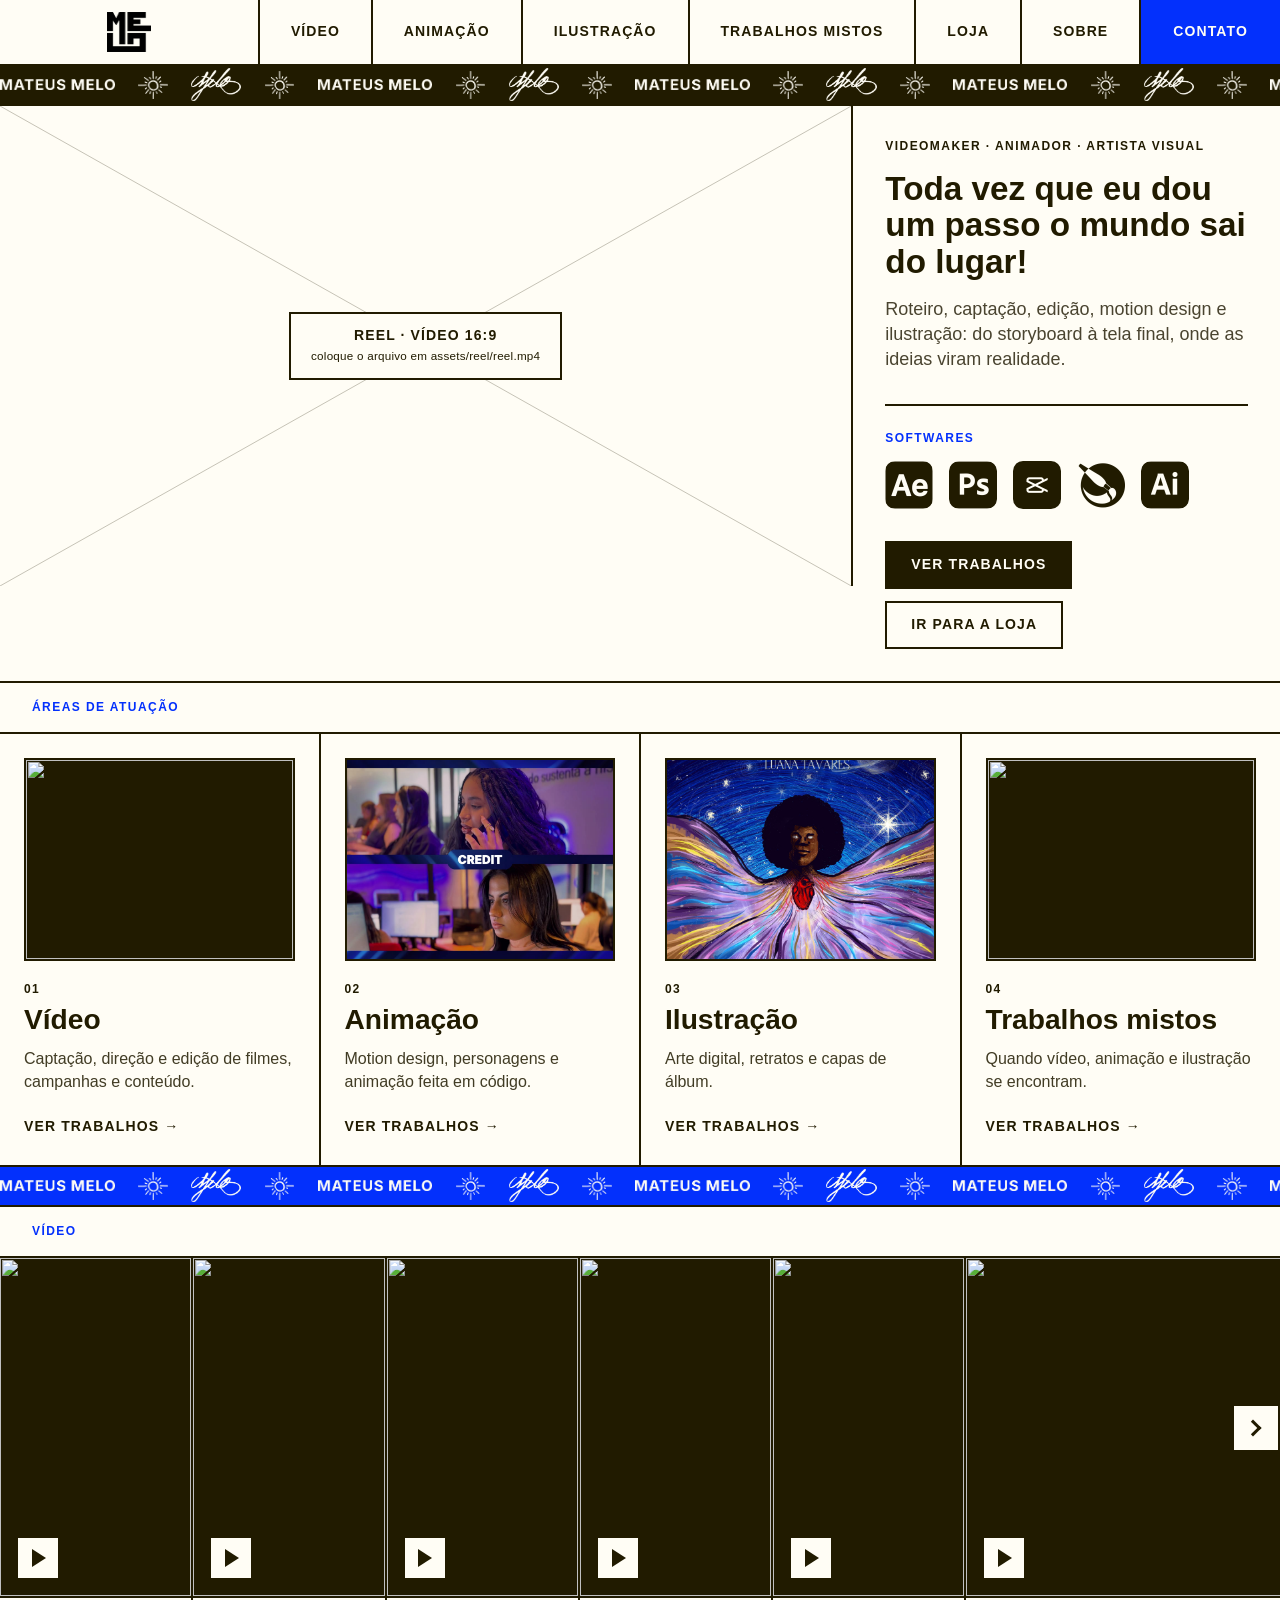
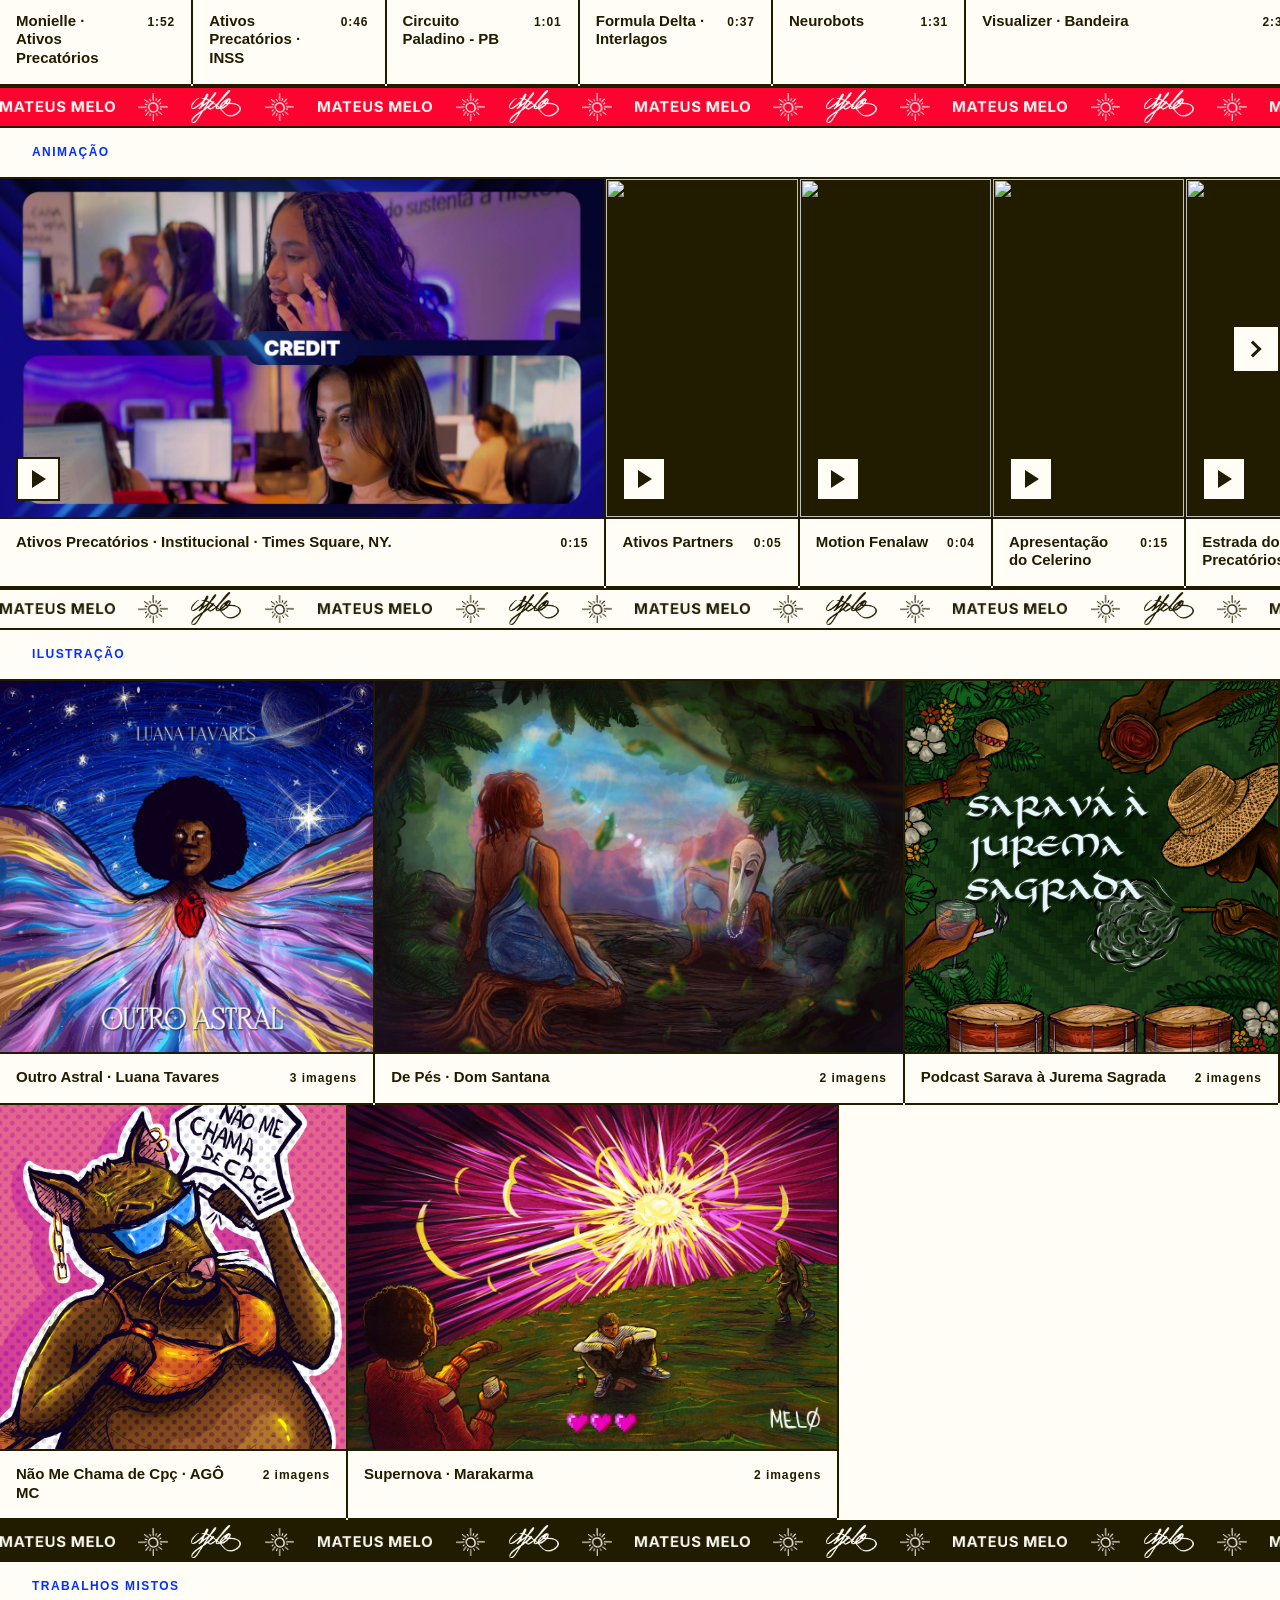
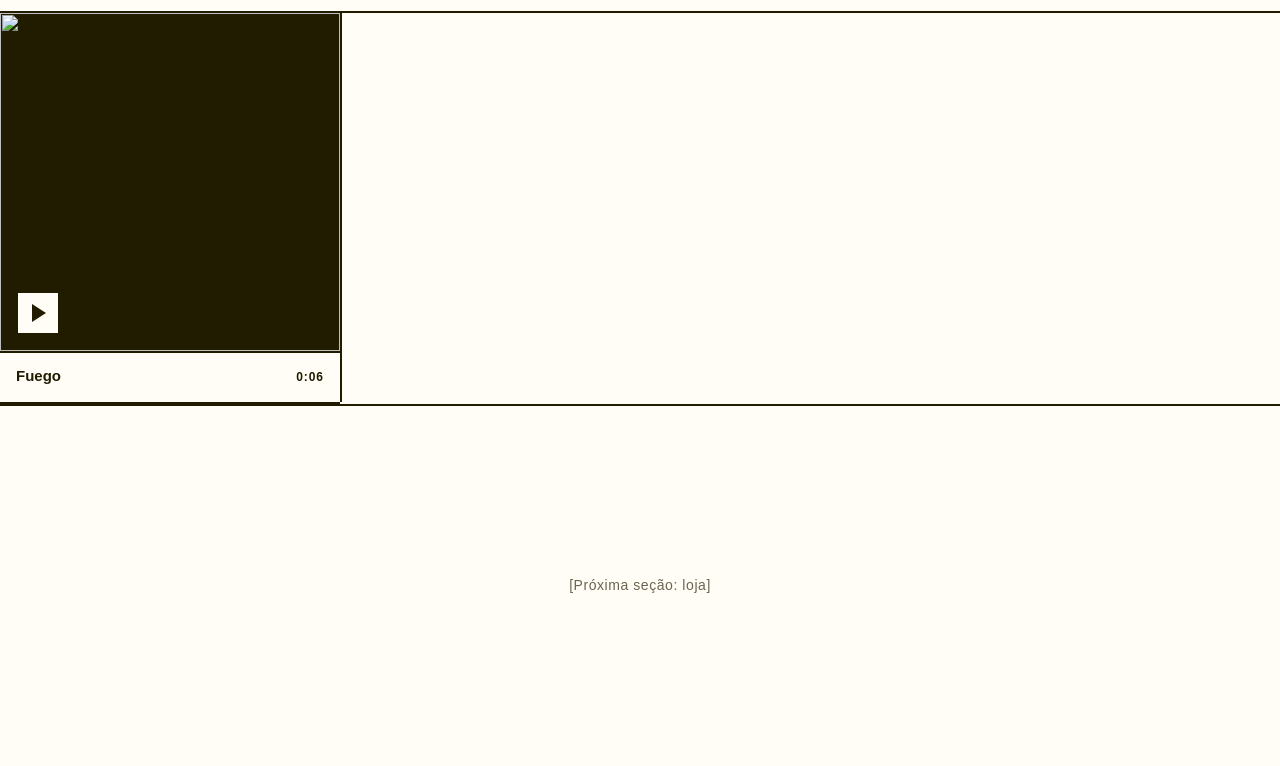
==== index.html @ 92573b8f "Primeira versão do portfólio" ====
<!doctype html>
<html lang="pt-BR">

<head>
  <meta charset="utf-8">
  <meta name="viewport" content="width=device-width, initial-scale=1">
  <title>Mateus Melo | Videomaker, artista visual, tropa do resolve.</title>
  <meta name="description"
    content="Portfólio de Mateus Melo: vídeo, animação, ilustração, trabalhos mistos e loja de obras.">
  <link rel="stylesheet" href="css/style.css">
</head>

<body>
  <a class="pular" href="#conteudo">Pular para o conteúdo</a>

  <!-- 01 · CABEÇALHO E MENU -->
  <header class="topo">
    <a class="logo" href="#inicio" aria-label="Mateus Melo, início">
      <img src="assets/elementos/logo-melo-preta.png" alt="">
    </a>

    <button class="menu-botao" type="button" aria-expanded="false" aria-controls="menu">
      <span class="menu-botao__texto">Menu</span>
    </button>

    <nav id="menu" class="menu" aria-label="Principal">
      <ul>
        <li><a href="#video">Vídeo</a></li>
        <li><a href="#animacao">Animação</a></li>
        <li><a href="#ilustracao">Ilustração</a></li>
        <li><a href="#mistos">Trabalhos mistos</a></li>
        <li><a href="#loja">Loja</a></li>
        <li><a href="#sobre">Sobre</a></li>
        <li><a href="#contato">Contato</a></li>
      </ul>
    </nav>
  </header>

  <!-- 03 · LETREIRO (decorativo)
       Temas: preto (padrão), azul, vermelho, branco.
       Para testar sem mexer no código: abra o site com ?tema=azul no endereço. -->
  <section class="letreiro" data-tema="preto" aria-hidden="true">
    <div class="trilho"></div>
  </section>

  <main id="conteudo">

    <!-- 02 · REEL E APRESENTAÇÃO
         Para colocar o reel: salve o vídeo em assets/reel/reel.mp4
         (e, se quiser uma capa, assets/reel/capa.jpg). -->
    <section id="inicio" class="abertura" aria-label="Apresentação">
      <div class="reel">
        <video class="reel__video" controls autoplay muted loop playsinline preload="auto" poster="assets/reel/capa.jpg"
          aria-label="Reel de Mateus Melo">
          <source src="assets/reel/reel.mp4" type="video/mp4">
        </video>
        <div class="reel__vazio" aria-hidden="true">
          <svg viewBox="0 0 100 100" preserveAspectRatio="none">
            <line x1="0" y1="0" x2="100" y2="100" vector-effect="non-scaling-stroke" />
            <line x1="100" y1="0" x2="0" y2="100" vector-effect="non-scaling-stroke" />
          </svg>
          <p>Reel · vídeo 16:9<br><small>coloque o arquivo em assets/reel/reel.mp4</small></p>
        </div>
      </div>

      <div class="apresentacao">
        <div>
          <p class="apresentacao__papel">Videomaker · Animador · Artista visual</p>
          <h1>Toda vez que eu dou um passo o mundo sai do lugar!</h1>
          <p class="apresentacao__sub">Roteiro, captação, edição, motion design e ilustração: do storyboard à tela
            final, onde as ideias viram realidade.</p>
        </div>

        <!-- SOFTWARES: ícones já no tom escuro da paleta em assets/softwares/escuro/ (PNG com fundo transparente).
             Enquanto o arquivo não existir, aparece uma sigla no lugar. -->
        <div class="softwares">
          <p class="softwares__titulo">Softwares</p>
          <ul class="softwares__lista">
            <li><img src="assets/softwares/escuro/after-effects.png" alt="After Effects" title="After Effects"
                data-sigla="Ae">
            </li>
            <li><img src="assets/softwares/escuro/photoshop.png" alt="Photoshop" title="Photoshop" data-sigla="Ps"></li>
            <li><img src="assets/softwares/escuro/capcut.png" alt="CapCut" title="CapCut" data-sigla="Cc"></li>
            <li><img src="assets/softwares/escuro/krita.png" alt="Krita" title="Krita" data-sigla="Kr"></li>
            <li><img src="assets/softwares/escuro/illustrator.png" alt="Illustrator" title="Illustrator"
                data-sigla="Ai"></li>
          </ul>
        </div>
        <div class="botoes">
          <a class="botao botao--cheio" href="#video">Ver trabalhos</a>
          <a class="botao botao--vazado" href="#loja">Ir para a loja</a>
        </div>
      </div>
    </section>

    <!-- 04 · ÁREAS DE ATUAÇÃO
         Cada cartão leva à seção da área. Para trocar o espaço da capa por uma imagem:
         troque <div class="area__capa"></div> por <img class="area__capa" src="..." alt=""> -->
    <section id="areas" class="areas" aria-labelledby="areas-titulo">
      <h2 id="areas-titulo" class="secao__rotulo">Áreas de atuação</h2>
      <ul class="areas__lista">
        <li>
          <a class="area area--azul" href="#video">
            <div class="area__capa" data-capa="video"></div>
            <span class="area__numero">01</span>
            <h3 class="area__nome">Vídeo</h3>
            <p class="area__texto">Captação, direção e edição de filmes, campanhas e conteúdo.</p>
            <span class="area__ver">Ver trabalhos <span aria-hidden="true">→</span></span>
          </a>
        </li>
        <li>
          <a class="area area--vermelho" href="#animacao">
            <div class="area__capa" data-capa="animacao"></div>
            <span class="area__numero">02</span>
            <h3 class="area__nome">Animação</h3>
            <p class="area__texto">Motion design, personagens e animação feita em código.</p>
            <span class="area__ver">Ver trabalhos <span aria-hidden="true">→</span></span>
          </a>
        </li>
        <li>
          <a class="area area--amarelo" href="#ilustracao">
            <div class="area__capa" data-capa="ilustracao"></div>
            <span class="area__numero">03</span>
            <h3 class="area__nome">Ilustração</h3>
            <p class="area__texto">Arte digital, retratos e capas de álbum.</p>
            <span class="area__ver">Ver trabalhos <span aria-hidden="true">→</span></span>
          </a>
        </li>
        <li>
          <a class="area area--escuro" href="#mistos">
            <div class="area__capa" data-capa="misto"></div>
            <span class="area__numero">04</span>
            <h3 class="area__nome">Trabalhos mistos</h3>
            <p class="area__texto">Quando vídeo, animação e ilustração se encontram.</p>
            <span class="area__ver">Ver trabalhos <span aria-hidden="true">→</span></span>
          </a>
        </li>
      </ul>
    </section>

    <!-- VINHETA (divisória) · tema azul -->
    <section class="letreiro" data-tema="azul" aria-hidden="true">
      <div class="trilho"></div>
    </section>

    <!-- 05 · VÍDEO
         Os cartões são montados pelo js/site.js a partir da lista em js/videos.js (é lá que você edita
         nome de exibição, título, subtítulo e descrição de cada vídeo). O player só carrega no clique. -->
    <section id="video" class="secao-video" aria-labelledby="video-titulo">
      <h2 id="video-titulo" class="secao__rotulo">Vídeo</h2>
      <ul class="videos__lista" data-categoria="video">
      </ul>
    </section>

    <dialog id="player" class="player" aria-label="Player de vídeo">
      <div class="player__palco">
        <div class="player__lado player__lado--esq">
          <h3 class="player__titulo"></h3>
          <p class="player__subtitulo"></p>
        </div>

        <div class="player__janela">
          <button class="player__fechar" type="button" aria-label="Fechar vídeo">Fechar ✕</button>
          <div class="player__midia">
            <div class="player__quadro"><iframe title="Vídeo" allow="autoplay; fullscreen; picture-in-picture" allowfullscreen></iframe></div>
            <ul class="player__frames" hidden></ul>
            <button class="carrossel__seta carrossel__seta--esq visor__seta player__seta" type="button" aria-label="Voltar ao vídeo" hidden></button>
            <button class="carrossel__seta carrossel__seta--dir visor__seta player__seta" type="button" aria-label="Ver os frames" hidden></button>
          </div>
          <p class="player__nome"></p>
        </div>

        <div class="player__lado player__lado--dir">
          <p class="player__descricao"></p>
          <p class="player__ferramentas"></p>
        </div>
      </div>
    </dialog>

    <!-- VINHETA (divisória) · tema vermelho -->
    <section class="letreiro" data-tema="vermelho" aria-hidden="true">
      <div class="trilho"></div>
    </section>

    <!-- 06 · ANIMAÇÃO
         Mesma estrutura da seção Vídeo: os cartões vêm de js/videos.js (categoria 'animacao'). -->
    <section id="animacao" class="secao-video" aria-labelledby="animacao-titulo">
      <h2 id="animacao-titulo" class="secao__rotulo">Animação</h2>
      <ul class="videos__lista" data-categoria="animacao">
      </ul>
    </section>

    <!-- VINHETA (divisória) · tema branco -->
    <section class="letreiro" data-tema="branco" aria-hidden="true">
      <div class="trilho"></div>
    </section>

    <!-- 07 · ILUSTRAÇÃO
         Grade montada pelo js/site.js a partir de js/ilustracoes.js. Ao clicar, abre o visualizador. -->
    <section id="ilustracao" class="secao-video secao-ilustracao" aria-labelledby="ilustracao-titulo">
      <h2 id="ilustracao-titulo" class="secao__rotulo">Ilustração</h2>
      <ul class="ilustracoes__lista" data-lista="ilustracao">
      </ul>
      <p class="ilustracoes__vazio" hidden>[Adicione as artes em js/ilustracoes.js]</p>
    </section>

    <!-- VINHETA (divisória) · tema preto -->
    <section class="letreiro" data-tema="preto" aria-hidden="true">
      <div class="trilho"></div>
    </section>

    <!-- 08 · TRABALHOS MISTOS (categoria 'misto' em js/videos.js) -->
    <section id="mistos" class="secao-video" aria-labelledby="mistos-titulo">
      <h2 id="mistos-titulo" class="secao__rotulo">Trabalhos mistos</h2>
      <ul class="videos__lista" data-categoria="misto">
      </ul>
    </section>

    <dialog id="visualizador" class="player" aria-label="Visualizador de ilustração">
      <div class="player__palco">
        <div class="player__lado player__lado--esq">
          <h3 class="player__titulo"></h3>
          <p class="player__subtitulo"></p>
        </div>

        <div class="player__janela">
          <button class="player__fechar" type="button" aria-label="Fechar ilustração">Fechar ✕</button>
          <div class="player__quadro visor__quadro">
            <div class="visor__faixa"></div>
            <button class="carrossel__seta carrossel__seta--esq visor__seta" type="button" aria-label="Imagem anterior" hidden></button>
            <button class="carrossel__seta carrossel__seta--dir visor__seta" type="button" aria-label="Próxima imagem" hidden></button>
          </div>
          <p class="player__nome visor__nome"><span class="visor__rotulo"></span><span class="visor__contador"></span></p>
        </div>

        <div class="player__lado player__lado--dir">
          <p class="player__descricao"></p>
          <p class="player__ferramentas"></p>
        </div>
      </div>
    </dialog>

    <section class="provisorio">
      <p>[Próxima seção: loja]</p>
    </section>

  </main>

  <script src="js/videos.js"></script>
  <script src="js/ilustracoes.js"></script>
  <script src="js/site.js"></script>
</body>

</html>
---- css/style.css ----
/* =========================================================
   PALETA
   ========================================================= */
:root {
  --amarelo: #FCCE03;
  --azul: #0330FC;
  --vermelho: #FC0330;
  --escuro: #211B00;   /* o "preto" da paleta */
  --creme: #FFFDF5;    /* o "branco" da paleta */

  --linha: 2px solid var(--escuro);
  --altura-topo: 64px;
  --le: calc(1 / 3);   /* escala do letreiro: 1/3 de 120 px = 40 px de altura (vale para todas as telas) */
}

/* =========================================================
   BASE
   ========================================================= */
*, *::before, *::after { box-sizing: border-box; }

html {
  scroll-behavior: smooth;
  scroll-padding-top: calc(var(--altura-topo) + 2px);
}

body {
  margin: 0;
  background: var(--creme);
  color: var(--escuro);
  font-family: "Helvetica Neue", Helvetica, Arial, sans-serif;
  font-size: 16px;
  line-height: 1.4;
}

a { color: inherit; }

.pular {
  position: absolute;
  left: 8px;
  top: -80px;
  z-index: 20;
  padding: 12px 16px;
  background: var(--escuro);
  color: var(--creme);
  font-weight: 700;
}
.pular:focus { top: 8px; }

/* =========================================================
   01 · CABEÇALHO E MENU
   ========================================================= */
.topo {
  position: sticky;
  top: 0;
  z-index: 10;
  display: grid;
  grid-template-columns: minmax(200px, 260px) 1fr;
  min-height: var(--altura-topo);
  background: var(--creme);
  border-bottom: var(--linha);
}

.logo {
  display: flex;
  align-items: center;
  justify-content: center;
  padding: 10px 24px;
  border-right: var(--linha);
}
.logo img { display: block; height: 40px; width: auto; }
.logo:focus-visible { outline: 3px solid var(--azul); outline-offset: -6px; }

.menu ul {
  display: flex;
  height: 100%;
  margin: 0;
  padding: 0;
  list-style: none;
}
.menu li { display: flex; flex: 1 1 auto; }
.menu li + li { border-left: var(--linha); }

.menu a {
  display: flex;
  flex: 1;
  align-items: center;
  justify-content: center;
  min-height: var(--altura-topo);
  padding: 0 20px;
  color: inherit;
  font-size: 14px;
  font-weight: 700;
  letter-spacing: 0.08em;
  text-transform: uppercase;
  text-decoration: none;
  white-space: nowrap;
}
.menu a:hover { background: var(--amarelo); }
.menu a:focus-visible { outline: 3px solid var(--azul); outline-offset: -6px; background: var(--amarelo); }

/* "Contato" é o botão de destaque */
.menu li:last-child { flex: 0 0 auto; }
.menu li:last-child a { padding: 0 32px; background: var(--azul); color: var(--creme); }
.menu li:last-child a:hover { background: var(--vermelho); }
.menu li:last-child a:focus-visible { outline-color: var(--creme); background: var(--vermelho); }

.menu-botao { display: none; }

/* Celular e tablet: menu vira botão que abre a lista */
@media (max-width: 1100px) {
  .topo { grid-template-columns: 1fr auto; }

  .menu-botao {
    display: flex;
    align-items: center;
    min-height: var(--altura-topo);
    padding: 0 24px;
    border: 0;
    border-left: var(--linha);
    background: var(--creme);
    color: var(--escuro);
    font: inherit;
    font-size: 14px;
    font-weight: 700;
    letter-spacing: 0.08em;
    text-transform: uppercase;
    cursor: pointer;
  }
  .menu-botao:hover { background: var(--amarelo); }
  .menu-botao:focus-visible { outline: 3px solid var(--azul); outline-offset: -6px; }

  .menu { display: none; grid-column: 1 / -1; border-top: var(--linha); }
  .menu.aberto { display: block; }

  .menu ul { flex-direction: column; }
  .menu li + li { border-left: 0; border-top: var(--linha); }
  .menu a { justify-content: flex-start; padding: 0 24px; }
  .menu li:last-child a { padding: 0 24px; }
}

/* =========================================================
   03 · LETREIRO
   Cada tema define o fundo; a cor dos elementos (creme ou escuro)
   é escolhida no js/site.js.
   ========================================================= */
.letreiro {
  --fundo: var(--escuro);
  display: flex;
  align-items: center;
  height: calc(120px * var(--le));
  overflow: hidden;
  background: var(--fundo);
  border-bottom: var(--linha);
}
.letreiro[data-tema="preto"]    { --fundo: var(--escuro); }
.letreiro[data-tema="azul"]     { --fundo: var(--azul); }
.letreiro[data-tema="vermelho"] { --fundo: var(--vermelho); }
.letreiro[data-tema="branco"]   { --fundo: var(--creme); }

.trilho {
  display: flex;
  width: max-content;
  will-change: transform;
  animation: rolar var(--duracao, 7s) linear infinite;
}
.letreiro:hover .trilho { animation-play-state: paused; }

/* anda exatamente a largura de um grupo: o loop não tem emenda */
@keyframes rolar {
  from { transform: translateX(0); }
  to   { transform: translateX(calc(var(--passo, 100px) * -1)); }
}

.grupo, .unidade { display: flex; flex: none; align-items: center; }

.el { display: block; flex: none; margin-right: calc(70px * var(--le)); }
.el--nome       { width: calc(344px * var(--le)); height: calc(34px * var(--le)); }
.el--sol        { width: calc(89px * var(--le));  height: calc(84px * var(--le)); }
.el--assinatura { width: calc(151px * var(--le)); height: calc(100px * var(--le)); }

/* =========================================================
   02 · REEL E APRESENTAÇÃO
   ========================================================= */
.abertura {
  display: grid;
  grid-template-columns: minmax(0, 2fr) minmax(0, 1fr);
  border-bottom: var(--linha);
}

.reel {
  position: relative;
  aspect-ratio: 16 / 9;
  overflow: hidden;
  background: var(--escuro);
  border-right: var(--linha);
}
.reel__video { display: block; width: 100%; height: 100%; object-fit: cover; }

/* espaço reservado: aparece só enquanto não existe o arquivo do reel */
.reel__vazio {
  position: absolute;
  inset: 0;
  display: none;
  place-items: center;
  background: var(--creme);
  text-align: center;
  font-size: 14px;
  font-weight: 700;
  letter-spacing: 0.08em;
  text-transform: uppercase;
}
.reel__vazio svg { position: absolute; inset: 0; width: 100%; height: 100%; }
.reel__vazio line { stroke: var(--escuro); stroke-width: 1; opacity: 0.25; }
.reel__vazio p { position: relative; margin: 0; padding: 12px 20px; background: var(--creme); border: var(--linha); }
.reel__vazio small { font-weight: 400; letter-spacing: 0.02em; text-transform: none; }
.reel.sem-video .reel__video { display: none; }
.reel.sem-video .reel__vazio { display: grid; }

.apresentacao {
  display: flex;
  flex-direction: column;
  justify-content: space-between;
  gap: 32px;
  padding: 32px;
}
.apresentacao__papel {
  margin: 0;
  font-size: 12px;
  font-weight: 700;
  letter-spacing: 0.12em;
  text-transform: uppercase;
}
.apresentacao h1 {
  margin: 16px 0 0;
  font-size: clamp(28px, 2.6vw, 40px);
  line-height: 1.1;
  font-weight: 700;
}
.apresentacao__sub { margin: 16px 0 0; font-size: 18px; color: #4a4430; }

.softwares { padding-top: 24px; border-top: var(--linha); }
.softwares__titulo {
  margin: 0 0 14px;
  color: var(--azul);
  font-size: 12px;
  font-weight: 700;
  letter-spacing: 0.12em;
  text-transform: uppercase;
}
.softwares__lista { display: flex; flex-wrap: wrap; gap: 16px; margin: 0; padding: 0; list-style: none; }
.softwares__lista li { display: flex; }
.softwares__lista img { display: block; width: 48px; height: 48px; object-fit: contain; border-radius: 10px; }
/* sem o arquivo do ícone: quadrado com a sigla */
.softwares__lista .sigla {
  display: grid;
  place-items: center;
  width: 48px;
  height: 48px;
  border: var(--linha);
  font-size: 16px;
  font-weight: 700;
}

.botoes { display: flex; flex-wrap: wrap; gap: 12px; }
.botao {
  display: inline-flex;
  align-items: center;
  min-height: 48px;
  padding: 0 24px;
  border: var(--linha);
  font-size: 14px;
  font-weight: 700;
  letter-spacing: 0.08em;
  text-transform: uppercase;
  text-decoration: none;
}
.botao--cheio { background: var(--escuro); color: var(--creme); }
.botao--cheio:hover { background: var(--azul); border-color: var(--azul); }
.botao--vazado { background: var(--creme); color: var(--escuro); }
.botao--vazado:hover { background: var(--amarelo); }
.botao:focus-visible { outline: 3px solid var(--azul); outline-offset: 3px; }

/* celular e tablet: o texto vai para baixo do reel */
@media (max-width: 900px) {
  .abertura { grid-template-columns: 1fr; }
  .reel { border-right: 0; border-bottom: var(--linha); }
  .apresentacao { padding: 24px; }
}

/* =========================================================
   04 · ÁREAS DE ATUAÇÃO
   ========================================================= */
.secao__rotulo {
  margin: 0;
  padding: 16px 32px;
  border-bottom: var(--linha);
  color: var(--azul);
  font-size: 12px;
  font-weight: 700;
  letter-spacing: 0.12em;
  text-transform: uppercase;
}

.areas { border-bottom: var(--linha); }

/* o fundo escuro aparece nos vãos e vira as linhas de divisão */
.areas__lista {
  display: grid;
  grid-template-columns: repeat(4, minmax(0, 1fr));
  gap: 2px;
  margin: 0;
  padding: 0;
  list-style: none;
  background: var(--escuro);
}

.area {
  --cor: var(--creme);
  --texto: var(--escuro);
  display: flex;
  flex-direction: column;
  height: 100%;
  padding: 24px 24px 28px;
  background: var(--creme);
  color: var(--escuro);
  text-decoration: none;
  transition: background-color 0.15s;
}
.area--azul     { --cor: var(--azul);     --texto: var(--creme); }
.area--vermelho { --cor: var(--vermelho); --texto: var(--creme); }
.area--amarelo  { --cor: var(--amarelo);  --texto: var(--escuro); }
.area--escuro   { --cor: var(--escuro);   --texto: var(--creme); }

.area:hover, .area:focus-visible { background: var(--cor); color: var(--texto); }
.area:focus-visible { outline: 3px solid var(--azul); outline-offset: -6px; }
.area--azul:focus-visible { outline-color: var(--amarelo); }

/* espaço da capa: aparece com as diagonais até existir uma imagem */
.area__capa {
  width: 100%;
  aspect-ratio: 4 / 3;
  margin-bottom: 20px;
  border: var(--linha);
  object-fit: cover;
  background:
    linear-gradient(to top right, transparent calc(50% - 1px), rgba(33, 27, 0, 0.25) 50%, transparent calc(50% + 1px)),
    linear-gradient(to top left,  transparent calc(50% - 1px), rgba(33, 27, 0, 0.25) 50%, transparent calc(50% + 1px));
}
.area:hover .area__capa, .area:focus-visible .area__capa { border-color: currentColor; }
/* slide automático: as capas ficam empilhadas e a ativa aparece por fusão */
.area__capa--slide { position: relative; overflow: hidden; background: var(--escuro); }
.area__capa--slide img {
  position: absolute; inset: 0;
  width: 100%; height: 100%;
  object-fit: cover;
  opacity: 0;
  transition: opacity 1.1s ease;
}
.area__capa--slide img.on { opacity: 1; }

.area__numero { font-size: 12px; font-weight: 700; letter-spacing: 0.12em; }
.area__nome { margin: 8px 0 0; font-size: clamp(24px, 2.2vw, 32px); line-height: 1.1; font-weight: 700; }
.area__texto { margin: 12px 0 24px; font-size: 16px; opacity: 0.85; }
.area__ver {
  margin-top: auto;
  font-size: 14px;
  font-weight: 700;
  letter-spacing: 0.08em;
  text-transform: uppercase;
}

@media (max-width: 1100px) {
  .areas__lista { grid-template-columns: repeat(2, minmax(0, 1fr)); }
}
@media (max-width: 600px) {
  .secao__rotulo { padding: 16px 24px; }
  .areas__lista { grid-template-columns: 1fr; }
  .area { padding: 20px 24px 24px; }
}

/* =========================================================
   05 · VÍDEO
   Fileiras que se ajustam à proporção de cada vídeo (horizontal, quadrado, vertical).
   ========================================================= */
.secao-video { --H: clamp(340px, 24.5vw, 520px); border-bottom: var(--linha); }

.videos__lista {
  display: flex;
  flex-wrap: nowrap;
  gap: 2px;
  margin: 0;
  padding: 0 2px 2px 0;           /* espaço para as linhas da borda direita/inferior não serem cortadas */
  list-style: none;
  background: var(--creme);
  overflow-x: auto;               /* rolagem lateral: cabem quantos vídeos forem adicionados */
  scroll-snap-type: x proximity;
  scroll-behavior: smooth;
  scrollbar-width: none;
  -webkit-overflow-scrolling: touch;
}
.videos__lista::-webkit-scrollbar { display: none; }
.videos__lista li {
  flex: 0 0 calc(var(--r) * var(--H));
  min-width: 0;
  scroll-snap-align: start;
  background: var(--creme);
  box-shadow: 2px 0 0 var(--escuro), 0 2px 0 var(--escuro); /* linhas retas entre os cartões */
}

/* o último cartão ocupa a sobra à direita enquanto a fileira não passa da largura da tela
   (com mais vídeos a sobra some e as setas assumem); o limite evita um corte exagerado da capa */
/* só na seção Vídeo: o último cartão (Bandeira) ocupa o espaço que sobra. Nas outras seções cada cartão mantém a proporção do vídeo. */
#video .videos__lista li:last-child { flex-grow: 1; max-width: calc(var(--r) * var(--H) * 1.6); }

/* setas de rolagem (criadas pelo js/site.js) */
.carrossel { position: relative; }
.carrossel__seta {
  position: absolute;
  top: calc(var(--H) / 2);
  transform: translateY(-50%);
  z-index: 2;
  width: 48px;
  height: 48px;
  padding: 0;
  border: 2px solid var(--escuro);
  background: var(--creme);
  color: var(--escuro);
  cursor: pointer;
  display: grid;
  place-items: center;
  transition: background-color 0.15s;
}
.carrossel__seta::before {
  content: '';
  width: 12px;
  height: 12px;
  border: solid var(--escuro);
  border-width: 3px 3px 0 0;
}
.carrossel__seta--esq { left: 0; }
.carrossel__seta--esq::before { transform: translateX(3px) rotate(-135deg); }
.carrossel__seta--dir { right: 0; }
.carrossel__seta--dir::before { transform: translateX(-3px) rotate(45deg); }
.carrossel__seta:hover { background: var(--amarelo); }
.carrossel__seta:focus-visible { outline: 3px solid var(--azul); outline-offset: 2px; }
.carrossel__seta[hidden] { display: none; }
/* cartão de contato: ocupa o resto da última fileira */
.videos__lista .videos__contato { flex: 1000 1 280px; display: flex; }
.videos__contato a {
  display: flex;
  flex: 1;
  flex-direction: column;
  justify-content: space-between;
  gap: 32px;
  padding: 24px;
  background: var(--azul);
  color: var(--creme);
  text-decoration: none;
  transition: background-color 0.15s;
}
.videos__contato strong { font-size: clamp(22px, 2.2vw, 32px); line-height: 1.1; }
.videos__contato span { font-size: 14px; font-weight: 700; letter-spacing: 0.08em; text-transform: uppercase; }
.videos__contato a:hover { background: var(--vermelho); }
/* faixa que leva à próxima seção (Vídeo → Animação → Trabalhos mistos) */
.videos__contato--vermelho a { background: var(--vermelho); }
.videos__contato--vermelho a:hover { background: var(--escuro); }
.videos__contato--amarelo a { background: var(--amarelo); color: var(--escuro); }
.videos__contato--amarelo a:hover { background: var(--escuro); color: var(--creme); }
.videos__contato--vermelho a:focus-visible, .videos__contato--amarelo a:focus-visible { outline-color: var(--azul); }
.videos__contato a:focus-visible { outline: 3px solid var(--amarelo); outline-offset: -6px; }

.video {
  display: block;
  width: 100%;
  padding: 0;
  border: 0;
  background: var(--creme);
  color: var(--escuro);
  font: inherit;
  text-align: left;
  cursor: pointer;
}
.video__capa {
  position: relative;
  display: block;
  height: var(--H);               /* altura fixa: um cartão mais largo recorta a capa em vez de crescer */
  overflow: hidden;
  background: var(--escuro);
  border-bottom: var(--linha);
}
.video__capa img { display: block; width: 100%; height: 100%; object-fit: cover; transition: transform 0.3s; }
.video:hover .video__capa img, .video:focus-visible .video__capa img { transform: scale(1.03); }

.video__play {
  position: absolute;
  left: 16px;
  bottom: 16px;
  width: 44px;
  height: 44px;
  background: var(--creme);
  border: var(--linha);
  transition: background-color 0.15s;
}
.video__play::before {
  content: "";
  position: absolute;
  top: 50%;
  left: 52%;
  transform: translate(-50%, -50%);
  border-style: solid;
  border-width: 9px 0 9px 14px;
  border-color: transparent transparent transparent var(--escuro);
}
.video:hover .video__play, .video:focus-visible .video__play { background: var(--amarelo); }
.video:focus-visible { outline: 3px solid var(--azul); outline-offset: -6px; }

.video__legenda { display: flex; align-items: baseline; justify-content: space-between; gap: 16px; padding: 14px 16px 16px; }
.video__titulo { font-size: 15px; font-weight: 700; line-height: 1.25; }
.video__tempo { flex: none; font-size: 12px; font-weight: 700; letter-spacing: 0.08em; }

/* =========================================================
   07 · ILUSTRAÇÃO
   Grade em fileiras que respeitam a proporção de cada arte (sem cortar a imagem).
   ========================================================= */
.secao-ilustracao { --H: clamp(300px, 27vw, 520px); } /* tamanho-base da arte quadrada; a grade ajusta cada linha para preencher a largura */
.ilustracoes__lista {
  display: flex;
  flex-wrap: wrap;
  gap: 2px;
  margin: 0;
  padding: 0 2px 2px 0;
  list-style: none;
  background: var(--creme);
}
.ilustracoes__lista li {
  flex: var(--r) 1 calc(var(--r) * var(--H)); /* grade justificada: cada linha ocupa toda a largura, com altura igual para todas as artes da linha */
  min-width: 0;
  background: var(--creme);
  box-shadow: 2px 0 0 var(--escuro), 0 2px 0 var(--escuro);
}
/* enchimento: a última linha não estica, mantém o tamanho normal das artes */
.ilustracoes__lista::after { content: ''; flex: 1000 1 0; }
@media (max-width: 600px) { .ilustracoes__lista::after { display: none; } }
.ilustracoes__lista .video__capa { height: auto; aspect-ratio: var(--r); }
.ilustracoes__lista .video__play { display: none; }
.ilustracoes__lista .video:hover .video__capa img { transform: scale(1.03); }
.ilustracoes__vazio { margin: 0; padding: 40px 16px; font-size: 14px; font-weight: 700; letter-spacing: 0.08em; text-transform: uppercase; color: var(--azul); }
.ilustracoes__vazio[hidden] { display: none; }

/* janela do player: o vídeo fica no centro, os textos nos lados */
.player {
  width: 100vw;
  height: 100vh;
  max-width: none;
  max-height: none;
  margin: 0;
  padding: 0;
  border: 0;
  overflow: auto;
  background: transparent;
  color: var(--creme);
}
.player::backdrop { background: rgba(33, 27, 0, 0.985); }

.player__palco {
  display: grid;
  grid-template-columns: minmax(0, 1fr) auto minmax(0, 1fr);
  align-items: center;
  gap: 40px;
  min-height: 100%;
  padding: 24px 40px;
}

.player__janela {
  width: min(54vw, calc((100vh - 150px) * var(--r, 1.7778)));
  border: 2px solid var(--creme);
  background: var(--creme);
  color: var(--escuro);
}
.player__quadro { aspect-ratio: var(--r, 1.7778); background: var(--escuro); }
/* visualizador de ilustração: faixa de imagens com rolagem lateral (setas, teclado ou arrastar) */
.visor__quadro { position: relative; }
.visor__faixa {
  display: flex;
  height: 100%;
  overflow-x: auto;
  scroll-snap-type: x mandatory;
  scroll-behavior: smooth;
  scrollbar-width: none;
}
.visor__faixa::-webkit-scrollbar { display: none; }
.visor__faixa img { flex: 0 0 100%; width: 100%; height: 100%; object-fit: contain; scroll-snap-align: center; background: var(--escuro); }
.visor__slide--spotify {
  position: relative;
  flex: 0 0 100%;
  overflow: hidden;
  container-type: size;           /* as medidas do player e do botão acompanham o tamanho do quadro */
  display: grid;
  grid-template-columns: auto;
  justify-content: center;
  align-content: center;          /* player + botão centralizados no quadro, na horizontal e na vertical */
  justify-items: center;
  gap: calc(min(1cqw, 1cqh) * 2);
  scroll-snap-align: center;
  background: var(--escuro);
}
.visor__faixa .visor__fundo { object-fit: cover; position: absolute; left: -10%; top: -10%; width: 120%; height: 120%; filter: blur(36px) saturate(1.2); opacity: 0.8; }
.player__quadro .visor__spotify { position: relative; width: calc(min(1cqw, 1cqh) * 67); height: calc(min(1cqw, 1cqh) * 84); border: 0; border-radius: 12px; background: var(--escuro); }
.visor__abrir {
  position: relative;
  display: grid;
  place-items: center;
  width: calc(min(1cqw, 1cqh) * 34.5);
  min-width: 190px;
  height: calc(min(1cqw, 1cqh) * 6);
  min-height: 42px;
  border: 2px solid var(--escuro);
  background: var(--creme);
  color: var(--escuro);
  font-size: clamp(11px, calc(min(1cqw, 1cqh) * 1.6), 15px);
  font-weight: 700;
  letter-spacing: 0.08em;
  text-transform: uppercase;
  text-decoration: none;
  transition: background-color 0.15s;
}
.visor__abrir:hover { background: var(--azul); border-color: var(--azul); color: var(--creme); }
.visor__abrir:focus-visible { outline: 3px solid var(--amarelo); outline-offset: 2px; }
/* telas estreitas: o player ocupa quase toda a largura do quadro */
@media (max-width: 600px) {
  /* no celular o quadro de um projeto com Spotify ganha altura mínima para caber player + botão */
  #visualizador.visor--spotify .visor__quadro { aspect-ratio: auto; width: 100%; height: 470px; }
  .player__quadro .visor__spotify { width: 92cqw; height: calc(100cqh - 80px); }
  .visor__abrir { width: 62cqw; height: 42px; }
}
.visor__seta { top: 50%; }
.visor__seta.carrossel__seta--esq { left: 12px; }
.visor__seta.carrossel__seta--dir { right: 12px; }
/* visualizador de ilustração: janela maior que a do vídeo, a arte precisa ser bem vista */
#visualizador .player__palco { padding: 12px 32px; gap: 32px; }
#visualizador .player__janela { width: min(66vw, calc((100vh - 120px) * var(--r, 1))); }
@media (max-width: 1000px) { #visualizador .player__palco { padding: 16px; } #visualizador .player__janela { width: 100%; } }
.visor__nome { display: flex; justify-content: space-between; gap: 16px; }
.visor__contador { flex: none; font-size: 12px; letter-spacing: 0.08em; }
.player__quadro iframe { display: block; width: 100%; height: 100%; border: 0; }
.player__frames { display: grid; grid-template-columns: repeat(3, minmax(0, 1fr)); gap: 2px; margin: 0; padding: 0; list-style: none; background: var(--escuro); }
.player__frames[hidden], .player__quadro[hidden] { display: none; }
.player__frames li { aspect-ratio: 1; overflow: hidden; background: var(--escuro); }
.player__frames img { display: block; width: 100%; height: 100%; object-fit: cover; object-position: 50% 45%; }
.player--frames .player__janela { width: min(54vw, 760px); }
.player__midia { position: relative; }
.player__seta { z-index: 2; }
.player__nome { margin: 0; padding: 14px 16px; border-top: var(--linha); font-size: 15px; font-weight: 700; }
.player__fechar {
  display: block;
  width: 100%;
  min-height: 44px;
  padding: 0 16px;
  border: 0;
  border-bottom: var(--linha);
  background: var(--creme);
  color: var(--escuro);
  font: inherit;
  font-size: 14px;
  font-weight: 700;
  letter-spacing: 0.08em;
  text-align: right;
  text-transform: uppercase;
  cursor: pointer;
}
.player__fechar:hover { background: var(--amarelo); }
.player__fechar:focus-visible { outline: 3px solid var(--azul); outline-offset: -6px; }

/* textos dos lados: sobem com fade-in quando o vídeo abre */
.player__titulo { margin: 0; font-size: clamp(28px, 3.2vw, 52px); line-height: 1.05; font-weight: 700; }
.player__subtitulo { margin: 16px 0 0; font-size: 18px; line-height: 1.35; color: var(--amarelo); }
.player__descricao { margin: 0; max-width: 38ch; font-size: 17px; line-height: 1.55; }
.player__lado--dir { justify-self: start; }
/* ferramentas e créditos (campo "ferramentas" em js/videos.js); some quando está vazio */
.player__ferramentas {
  margin: 24px 0 0;
  max-width: 38ch;
  padding-top: 16px;
  border-top: 2px solid var(--creme);
  font-size: 13px;
  font-weight: 700;
  line-height: 1.5;
  letter-spacing: 0.06em;
  text-transform: uppercase;
  color: var(--amarelo);
}
.player__ferramentas:empty { display: none; }

@keyframes subir {
  from { opacity: 0; transform: translateY(40px); }
  to   { opacity: 1; transform: translateY(0); }
}
.player[open] .player__lado { animation: subir 0.8s cubic-bezier(0.2, 0.7, 0.2, 1) both; }
.player[open] .player__lado--esq { animation-delay: 0.2s; }
.player[open] .player__lado--dir { animation-delay: 0.4s; }

/* tablet e celular: vídeo em cima, textos embaixo */
@media (max-width: 1000px) {
  .player__palco { grid-template-columns: minmax(0, 1fr); justify-items: center; gap: 24px; align-content: start; padding: 16px; }
  .player__janela { width: min(100%, calc((100vh - 220px) * var(--r, 1.7778))); }
  .player--frames .player__janela { width: min(100%, 640px); }
  .player__lado { width: min(100%, 640px); }
  .player__lado--esq { order: 2; }
  .player__lado--dir { order: 3; justify-self: center; }
  .player__titulo { font-size: clamp(26px, 7vw, 40px); }
}
@media (prefers-reduced-motion: reduce) { .player[open] .player__lado { animation: none; } }

@media (max-width: 900px) { .secao-video { --H: 280px; } .secao-ilustracao { --H: 420px; } }
@media (max-width: 600px) { .secao-video { --H: 200px; } .secao-ilustracao { --H: 360px; } .carrossel__seta { width: 40px; height: 40px; } .video__play { width: 36px; height: 36px; left: 10px; bottom: 10px; } .video__legenda { flex-direction: column; gap: 4px; padding: 10px 12px 12px; } }

/* =========================================================
   CONTEÚDO PROVISÓRIO (será substituído seção por seção)
   ========================================================= */
.provisorio {
  display: grid;
  place-items: center;
  min-height: 40vh;
  color: #6b6450;
  font-size: 14px;
  letter-spacing: 0.04em;
}

/* Quem prefere menos movimento vê o letreiro parado */
@media (prefers-reduced-motion: reduce) {
  html { scroll-behavior: auto; }
  .trilho { animation: none; }
}
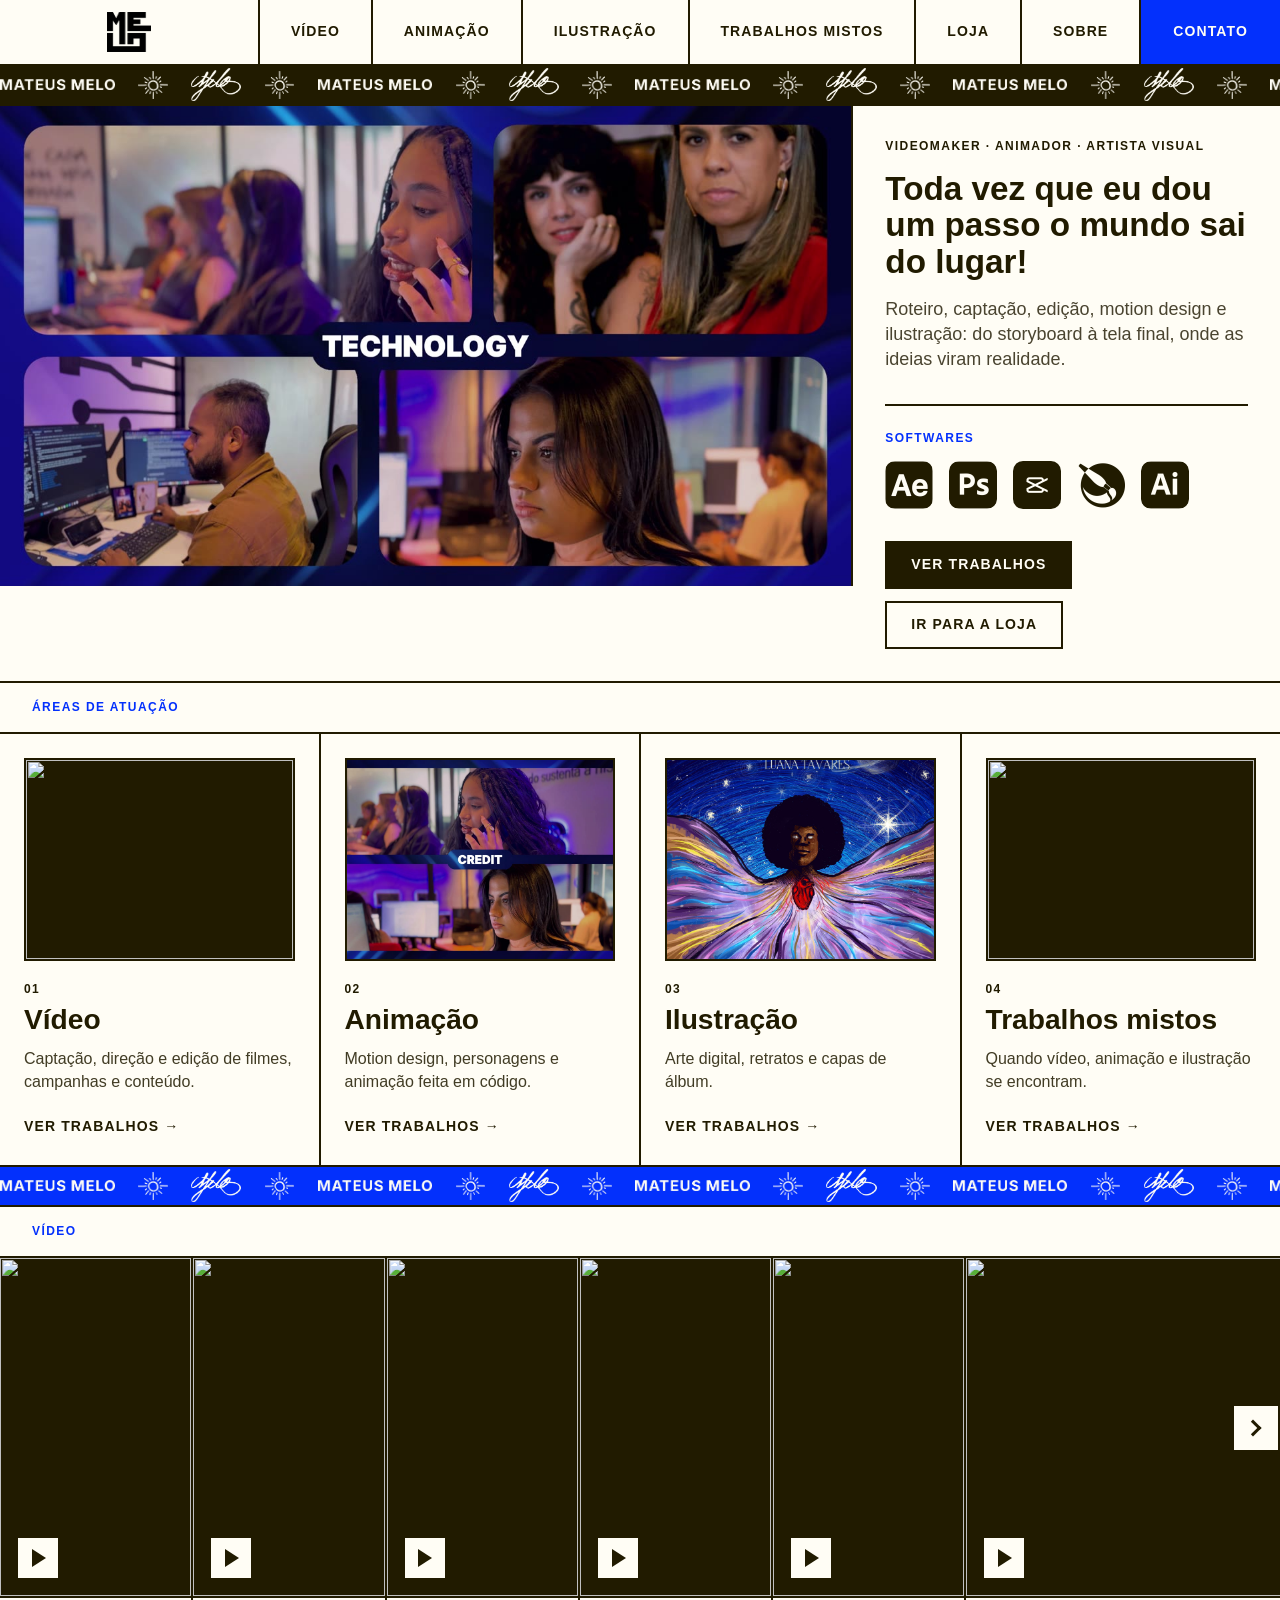
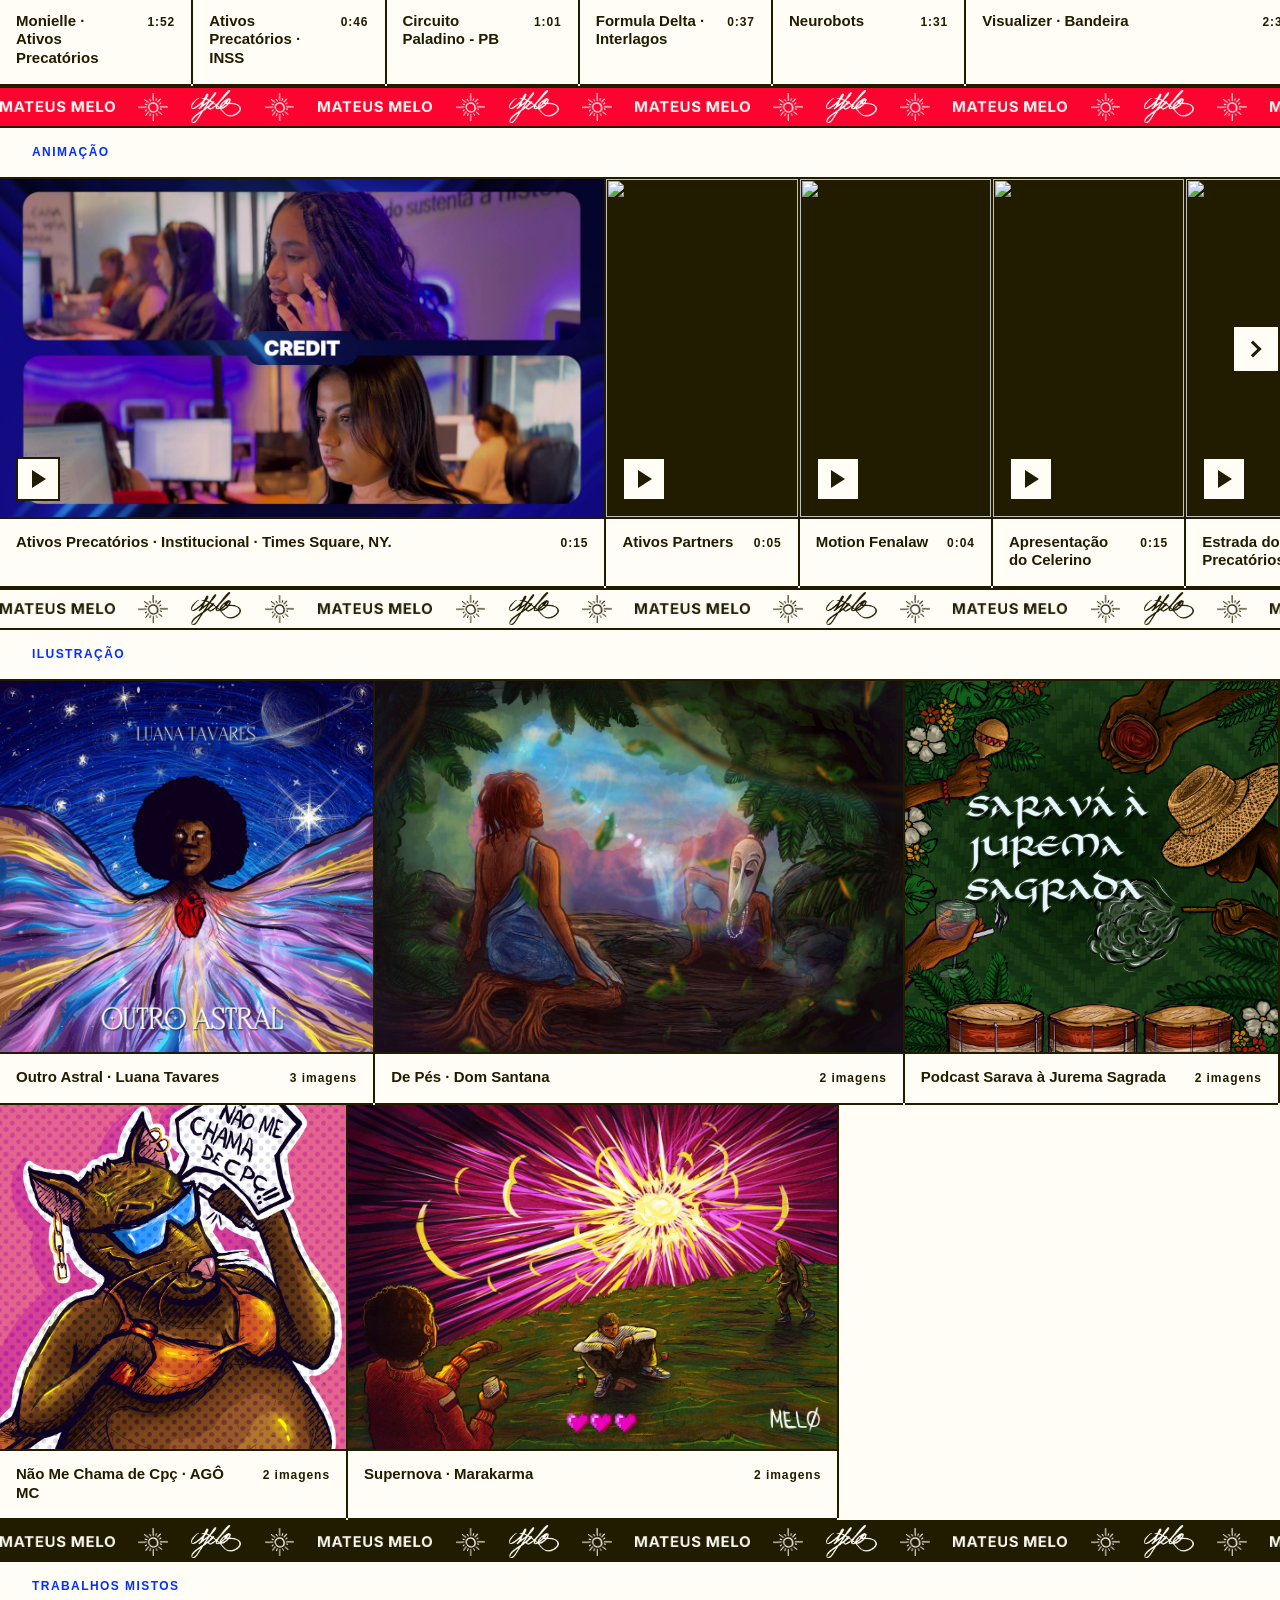
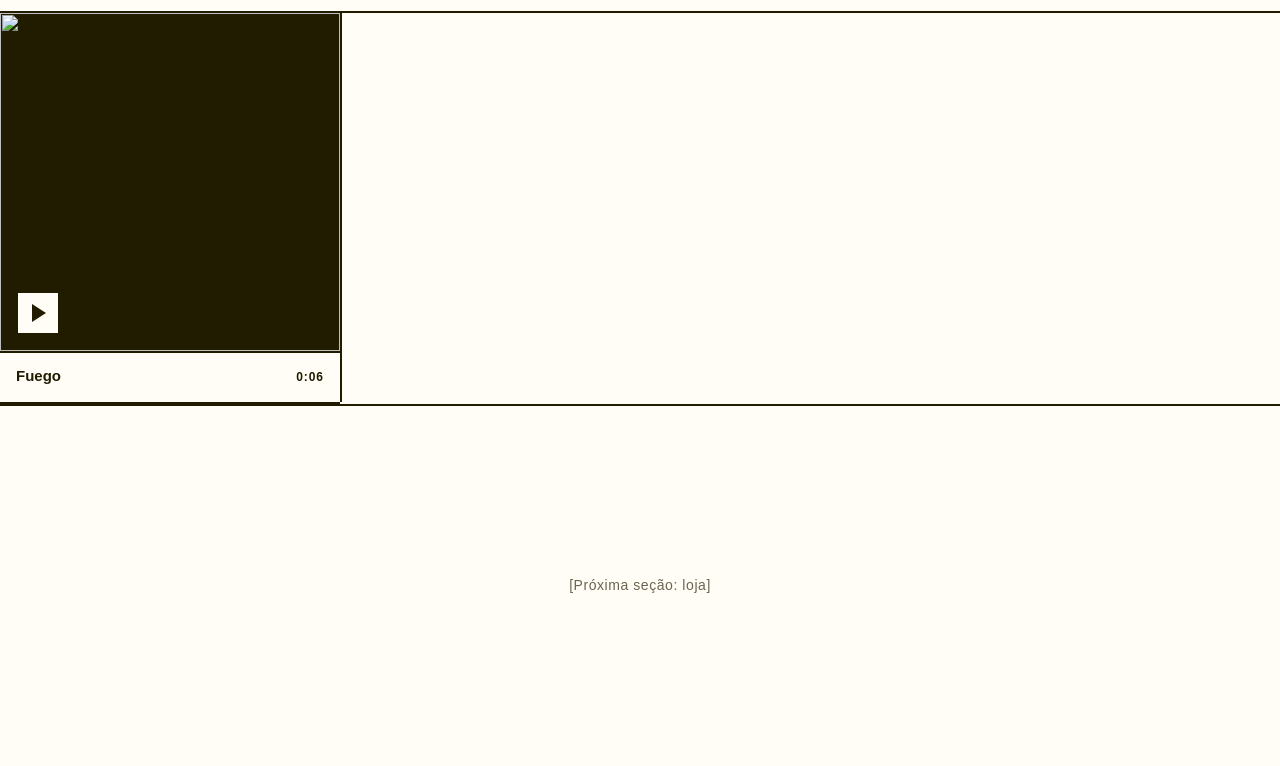
==== commit ba926196: "Reel via Vimeo em modo fundo, vinhetas, ordem da animação e ajustes" ====
--- a/index.html
+++ b/index.html
@@ -46,21 +46,13 @@
   <main id="conteudo">
 
     <!-- 02 · REEL E APRESENTAÇÃO
-         Para colocar o reel: salve o vídeo em assets/reel/reel.mp4
-         (e, se quiser uma capa, assets/reel/capa.jpg). -->
+         O reel vem do Vimeo (não pesa no site) em modo fundo: toca sozinho, mudo e em loop, sem botões. Para trocar o vídeo, mude o número (id) e o código (h) no endereço do iframe.
+         A imagem assets/reel/capa.jpg aparece atrás enquanto o player carrega. -->
     <section id="inicio" class="abertura" aria-label="Apresentação">
       <div class="reel">
-        <video class="reel__video" controls autoplay muted loop playsinline preload="auto" poster="assets/reel/capa.jpg"
-          aria-label="Reel de Mateus Melo">
-          <source src="assets/reel/reel.mp4" type="video/mp4">
-        </video>
-        <div class="reel__vazio" aria-hidden="true">
-          <svg viewBox="0 0 100 100" preserveAspectRatio="none">
-            <line x1="0" y1="0" x2="100" y2="100" vector-effect="non-scaling-stroke" />
-            <line x1="100" y1="0" x2="0" y2="100" vector-effect="non-scaling-stroke" />
-          </svg>
-          <p>Reel · vídeo 16:9<br><small>coloque o arquivo em assets/reel/reel.mp4</small></p>
-        </div>
+        <iframe class="reel__video" title="Reel de Mateus Melo"
+          src="https://player.vimeo.com/video/1242563978?h=e74212b88d&background=1&autoplay=1&muted=1&loop=1&playsinline=1&dnt=1"
+          allow="autoplay; fullscreen; picture-in-picture" allowfullscreen></iframe>
       </div>
 
       <div class="apresentacao">
--- a/css/style.css
+++ b/css/style.css
@@ -194,7 +194,8 @@
   background: var(--escuro);
   border-right: var(--linha);
 }
-.reel__video { display: block; width: 100%; height: 100%; object-fit: cover; }
+.reel { background: var(--escuro) url(../assets/reel/capa.jpg) center / cover no-repeat; }
+.reel__video { display: block; width: 100%; height: 100%; border: 0; }
 
 /* espaço reservado: aparece só enquanto não existe o arquivo do reel */
 .reel__vazio {
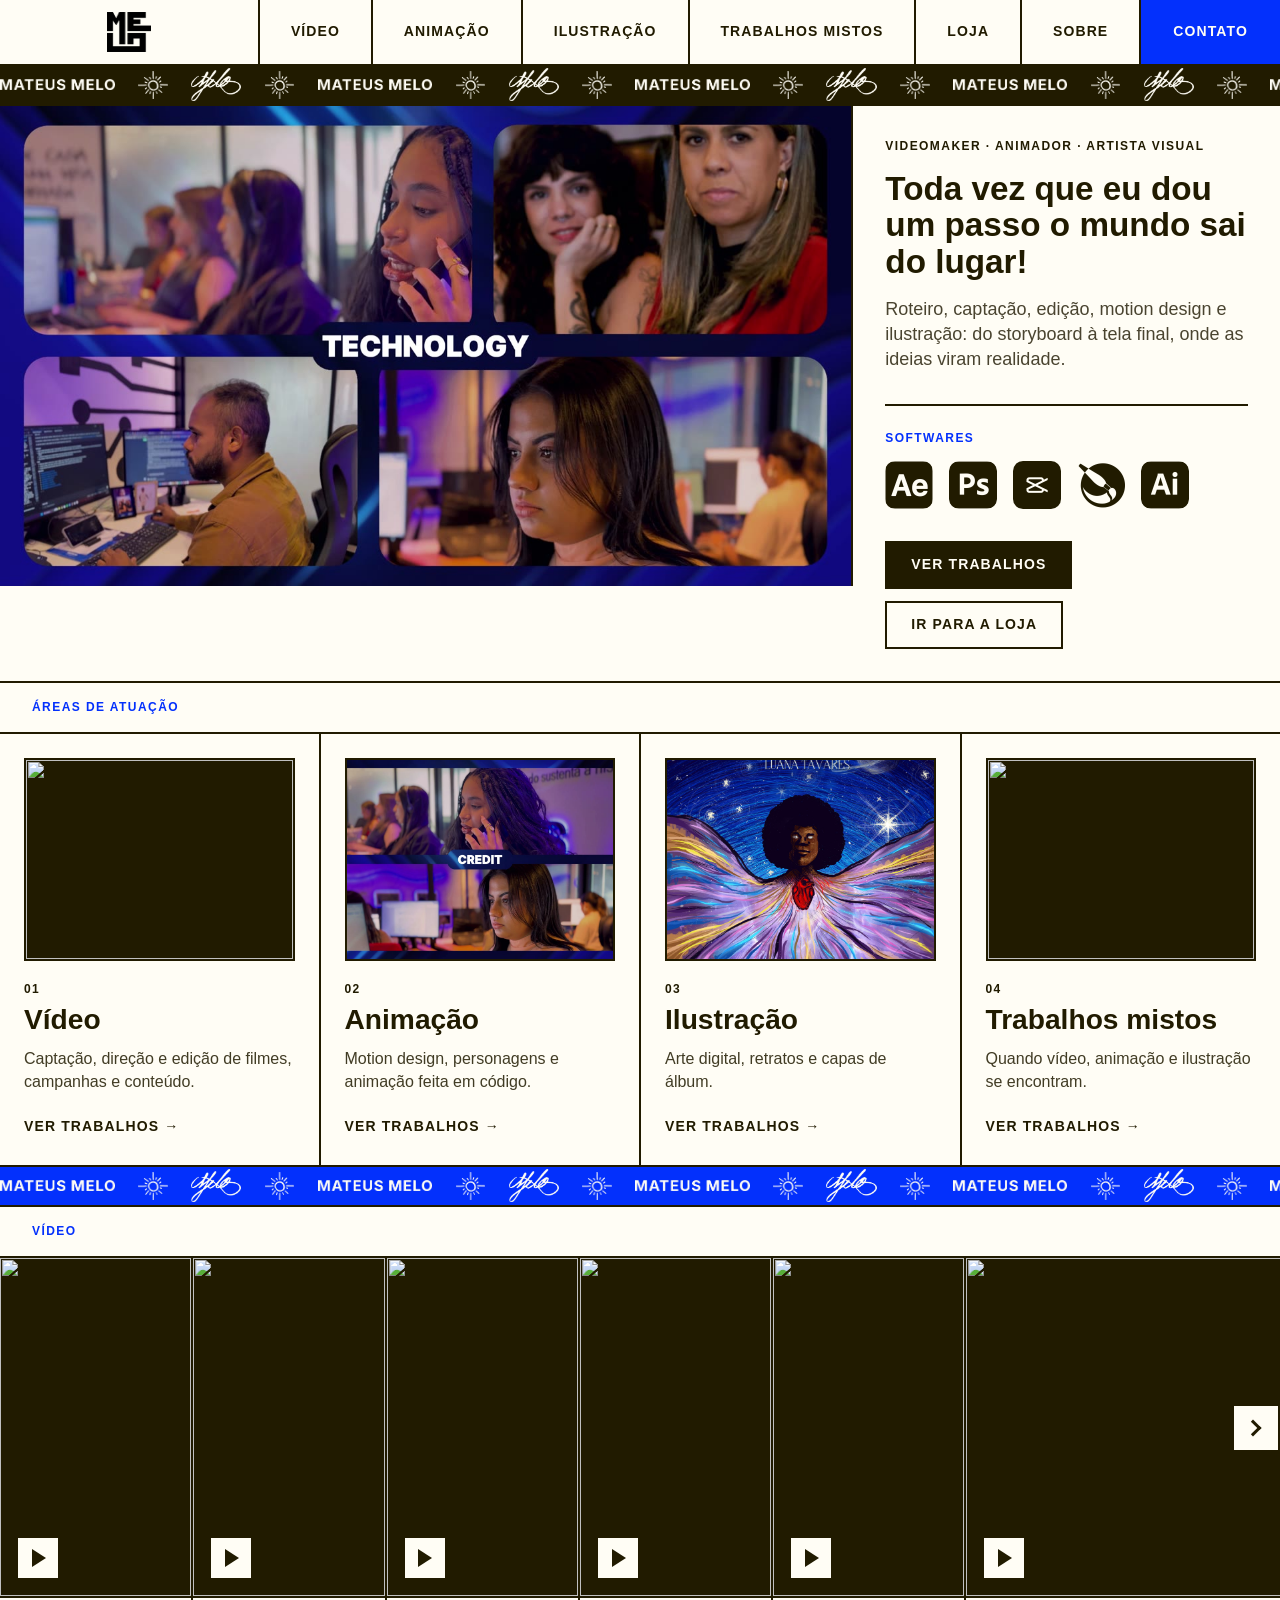
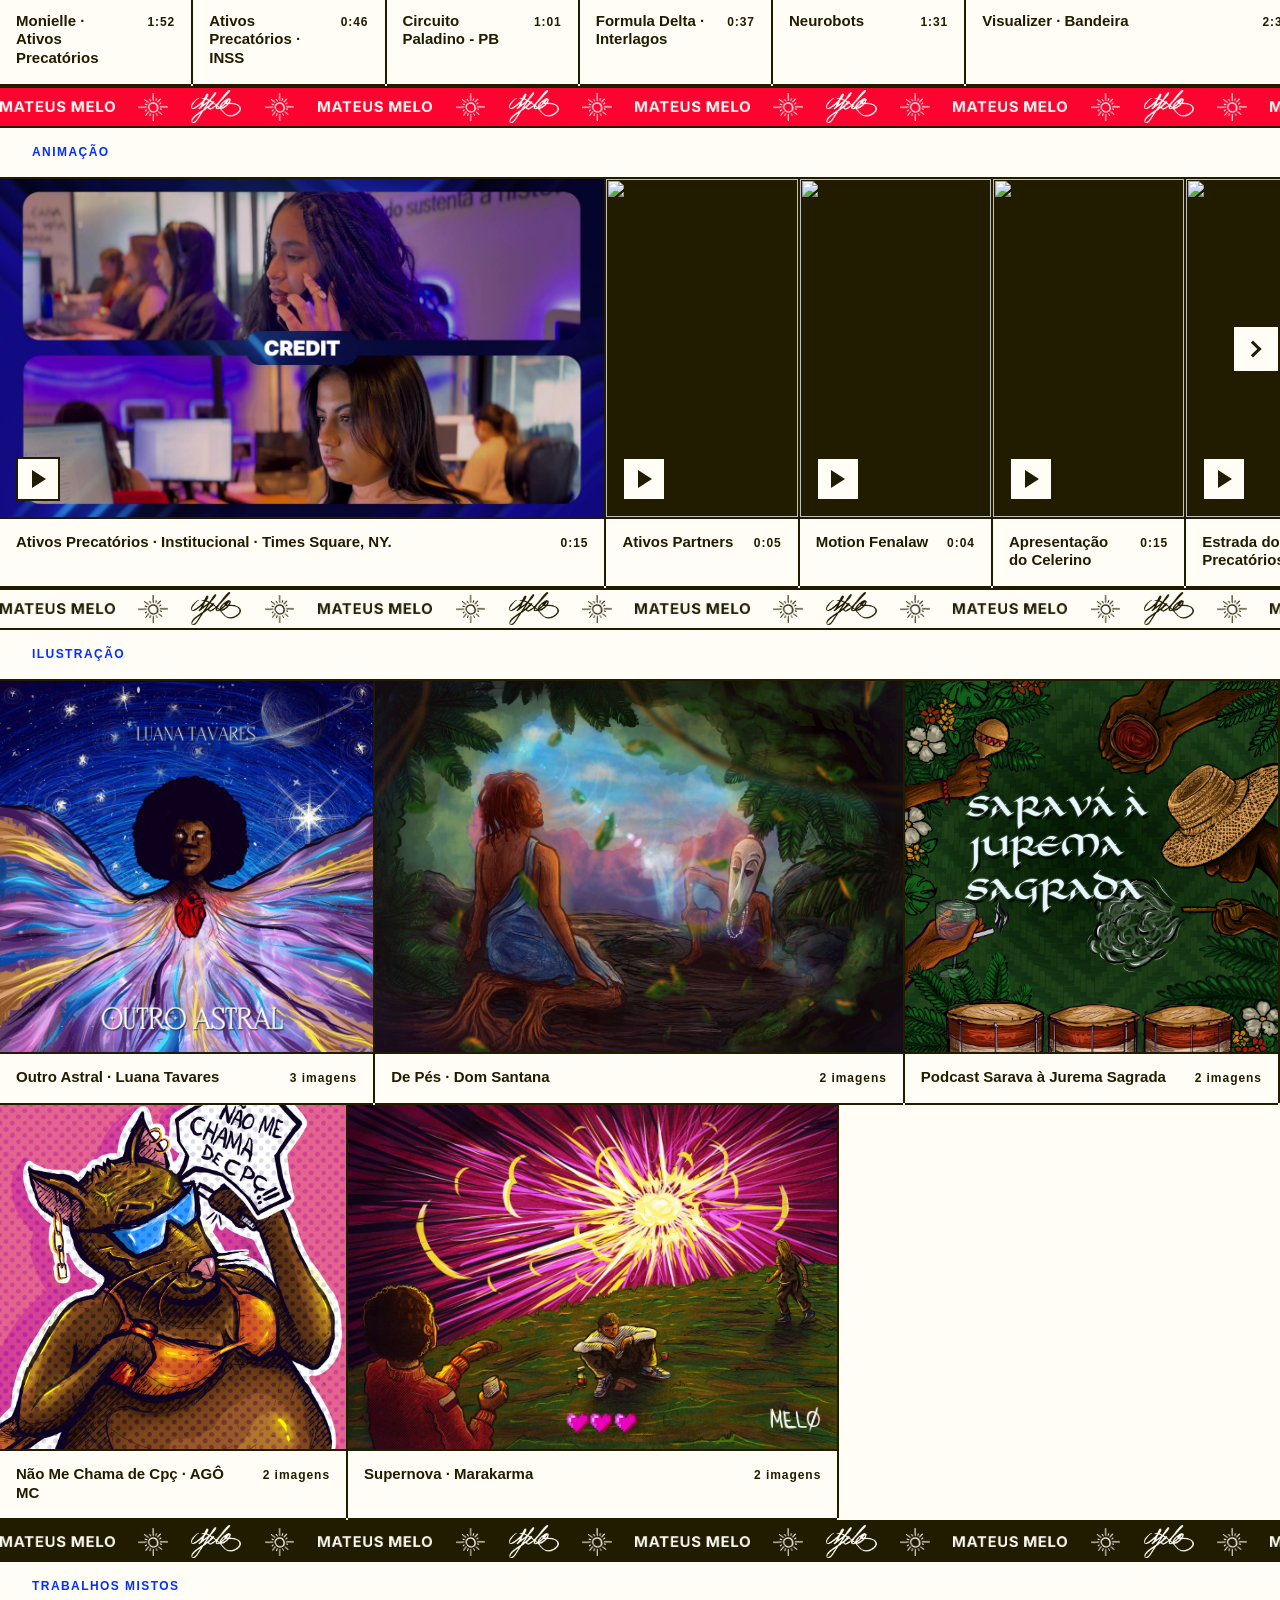
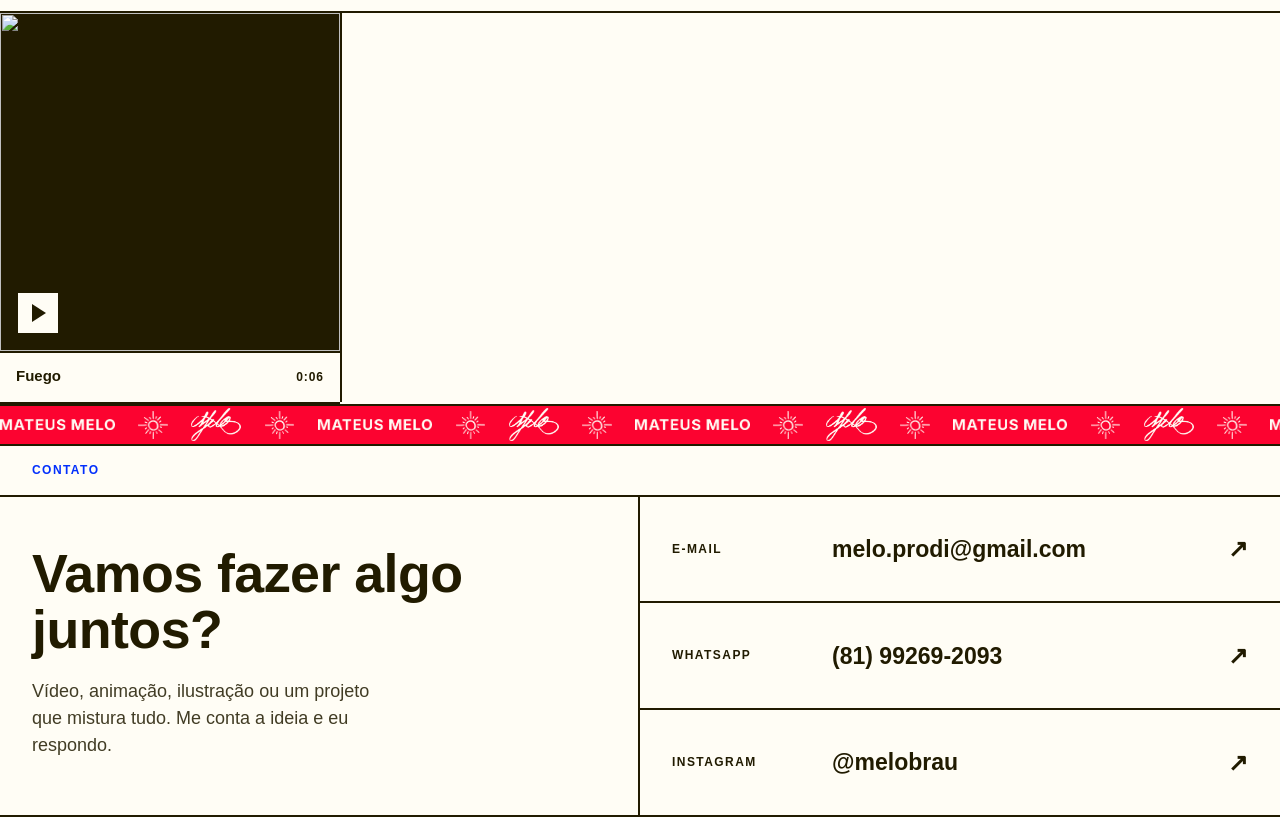
==== commit 3d490bd0: "Reel via Vimeo em modo fundo, vinhetas, ordem da animação e ajustes" ====
--- a/index.html
+++ b/index.html
@@ -232,14 +232,30 @@
       </div>
     </dialog>
 
-    <section class="provisorio">
-      <p>[Próxima seção: loja]</p>
+    <!-- (reservado) Próximas seções: Loja e Sobre entram aqui, antes da vinheta e do Contato. -->
+
+    <!-- VINHETA (divisória) · tema vermelho -->
+    <section class="letreiro" data-tema="vermelho" aria-hidden="true">
+      <div class="trilho"></div>
+    </section>
+
+    <!-- CONTATO (os canais ficam em js/contato.js) -->
+    <section id="contato" class="contato" aria-labelledby="contato-titulo">
+      <h2 id="contato-titulo" class="secao__rotulo">Contato</h2>
+      <div class="contato__corpo">
+        <div class="contato__chamada">
+          <p class="contato__titulo"></p>
+          <p class="contato__texto"></p>
+        </div>
+        <ul class="contato__lista"></ul>
+      </div>
     </section>
 
   </main>
 
   <script src="js/videos.js"></script>
   <script src="js/ilustracoes.js"></script>
+  <script src="js/contato.js"></script>
   <script src="js/site.js"></script>
 </body>
 
--- a/css/style.css
+++ b/css/style.css
@@ -727,6 +727,39 @@
   letter-spacing: 0.04em;
 }
 
+/* =========================================================
+   CONTATO
+   ========================================================= */
+.contato { border-bottom: var(--linha); }
+.contato__corpo { display: grid; grid-template-columns: minmax(0, 1fr) minmax(0, 1fr); }
+.contato__chamada { padding: 48px 32px 56px; border-right: var(--linha); }
+.contato__titulo { margin: 0; font-size: clamp(32px, 4.2vw, 64px); line-height: 1.05; font-weight: 700; letter-spacing: -0.01em; }
+.contato__texto { margin: 20px 0 0; max-width: 34ch; font-size: 18px; line-height: 1.5; opacity: 0.85; }
+.contato__lista { margin: 0; padding: 0; list-style: none; display: flex; flex-direction: column; }
+.contato__lista li { flex: 1 1 0; border-bottom: var(--linha); }
+.contato__lista li:last-child { border-bottom: 0; }
+.contato__canal {
+  display: grid; grid-template-columns: 9em minmax(0, 1fr) auto; align-items: center; gap: 16px;
+  height: 100%; min-height: 84px; padding: 20px 32px;
+  color: var(--escuro); text-decoration: none; transition: background-color 0.15s, color 0.15s;
+}
+.contato__rotulo { font-size: 12px; font-weight: 700; letter-spacing: 0.12em; text-transform: uppercase; }
+.contato__valor { font-size: clamp(18px, 1.8vw, 26px); font-weight: 700; overflow-wrap: anywhere; }
+.contato__seta { font-size: 24px; font-weight: 700; }
+a.contato__canal:hover, a.contato__canal:focus-visible { background: var(--azul); color: var(--creme); }
+.contato__lista li:nth-child(2) a.contato__canal:hover, .contato__lista li:nth-child(2) a.contato__canal:focus-visible { background: var(--vermelho); }
+.contato__lista li:nth-child(3) a.contato__canal:hover, .contato__lista li:nth-child(3) a.contato__canal:focus-visible { background: var(--amarelo); color: var(--escuro); }
+a.contato__canal:focus-visible { outline: 3px solid var(--escuro); outline-offset: -6px; }
+@media (max-width: 900px) {
+  .contato__corpo { grid-template-columns: 1fr; }
+  .contato__chamada { padding: 32px 24px 36px; border-right: 0; border-bottom: var(--linha); }
+  .contato__canal { grid-template-columns: 7em minmax(0, 1fr) auto; padding: 18px 24px; }
+}
+@media (max-width: 600px) {
+  .contato__canal { grid-template-columns: minmax(0, 1fr) auto; gap: 4px 12px; }
+  .contato__rotulo { grid-column: 1 / -1; }
+}
+
 /* Quem prefere menos movimento vê o letreiro parado */
 @media (prefers-reduced-motion: reduce) {
   html { scroll-behavior: auto; }
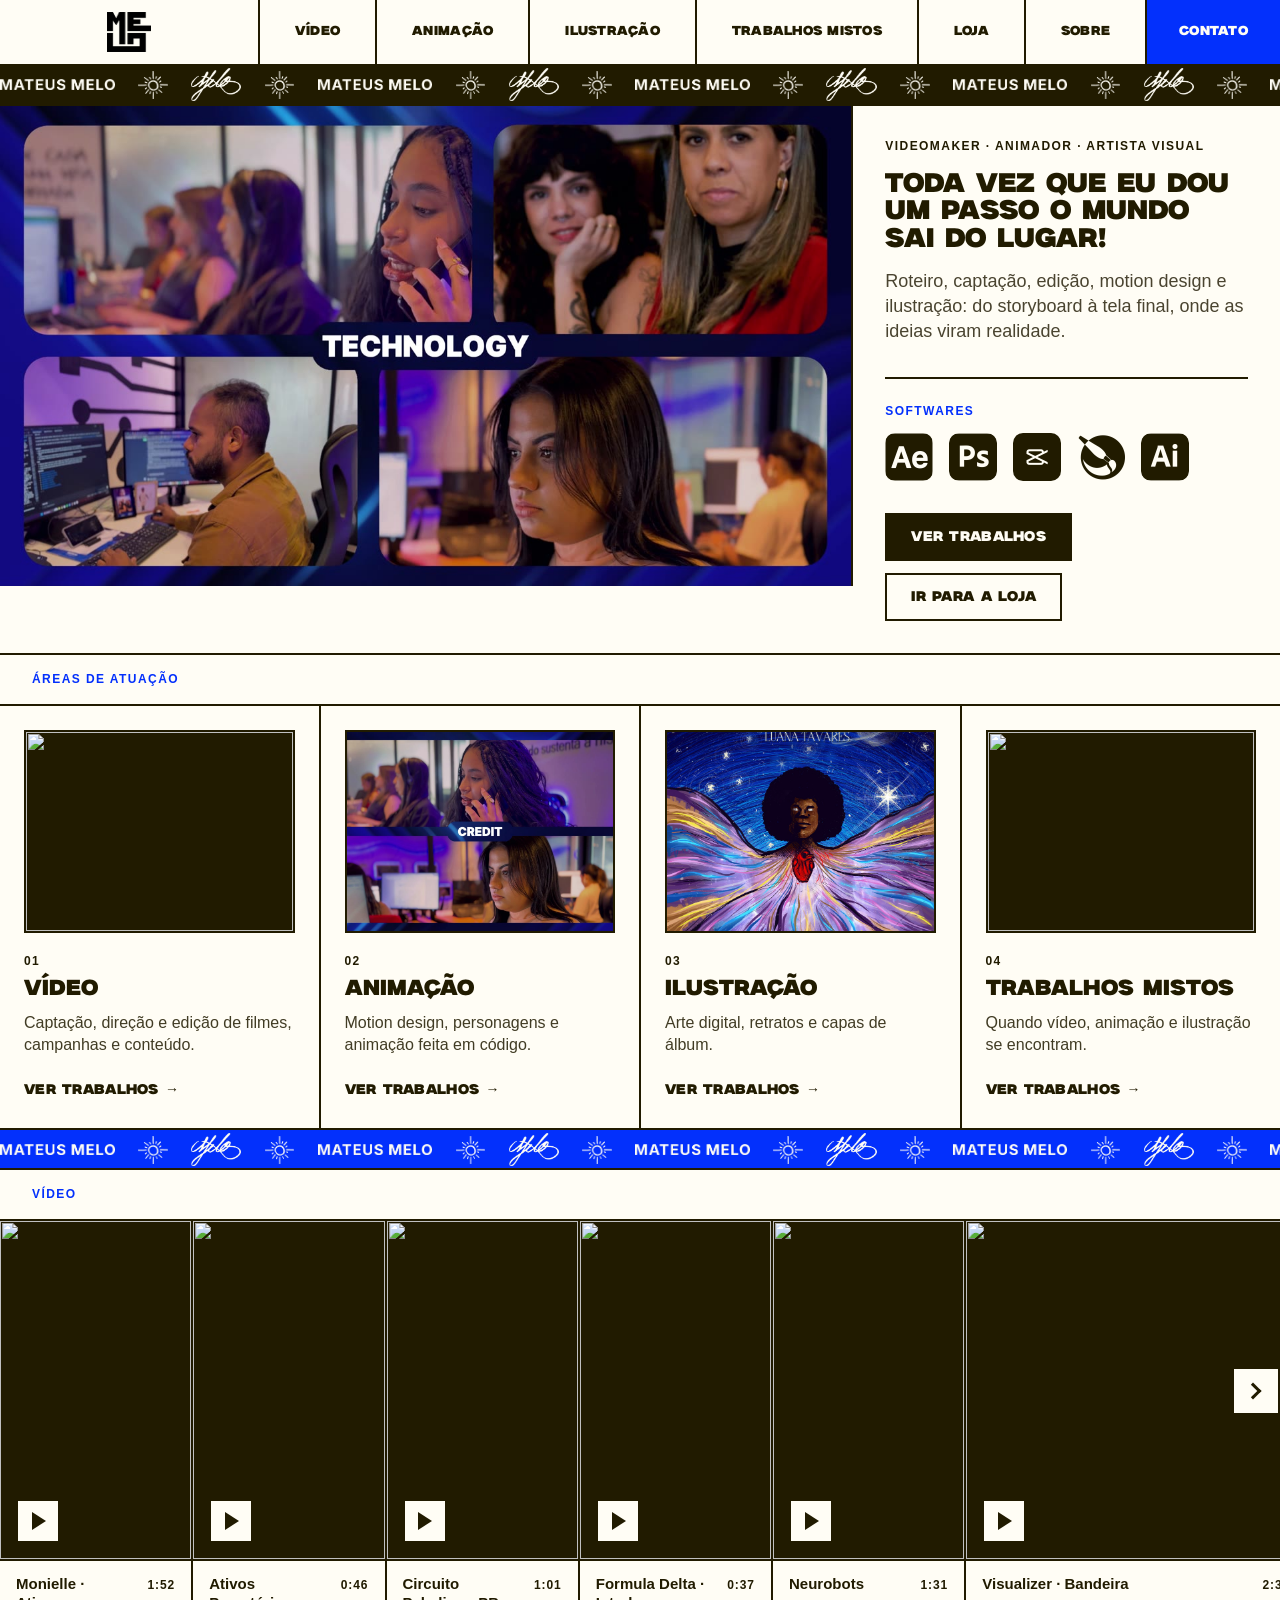
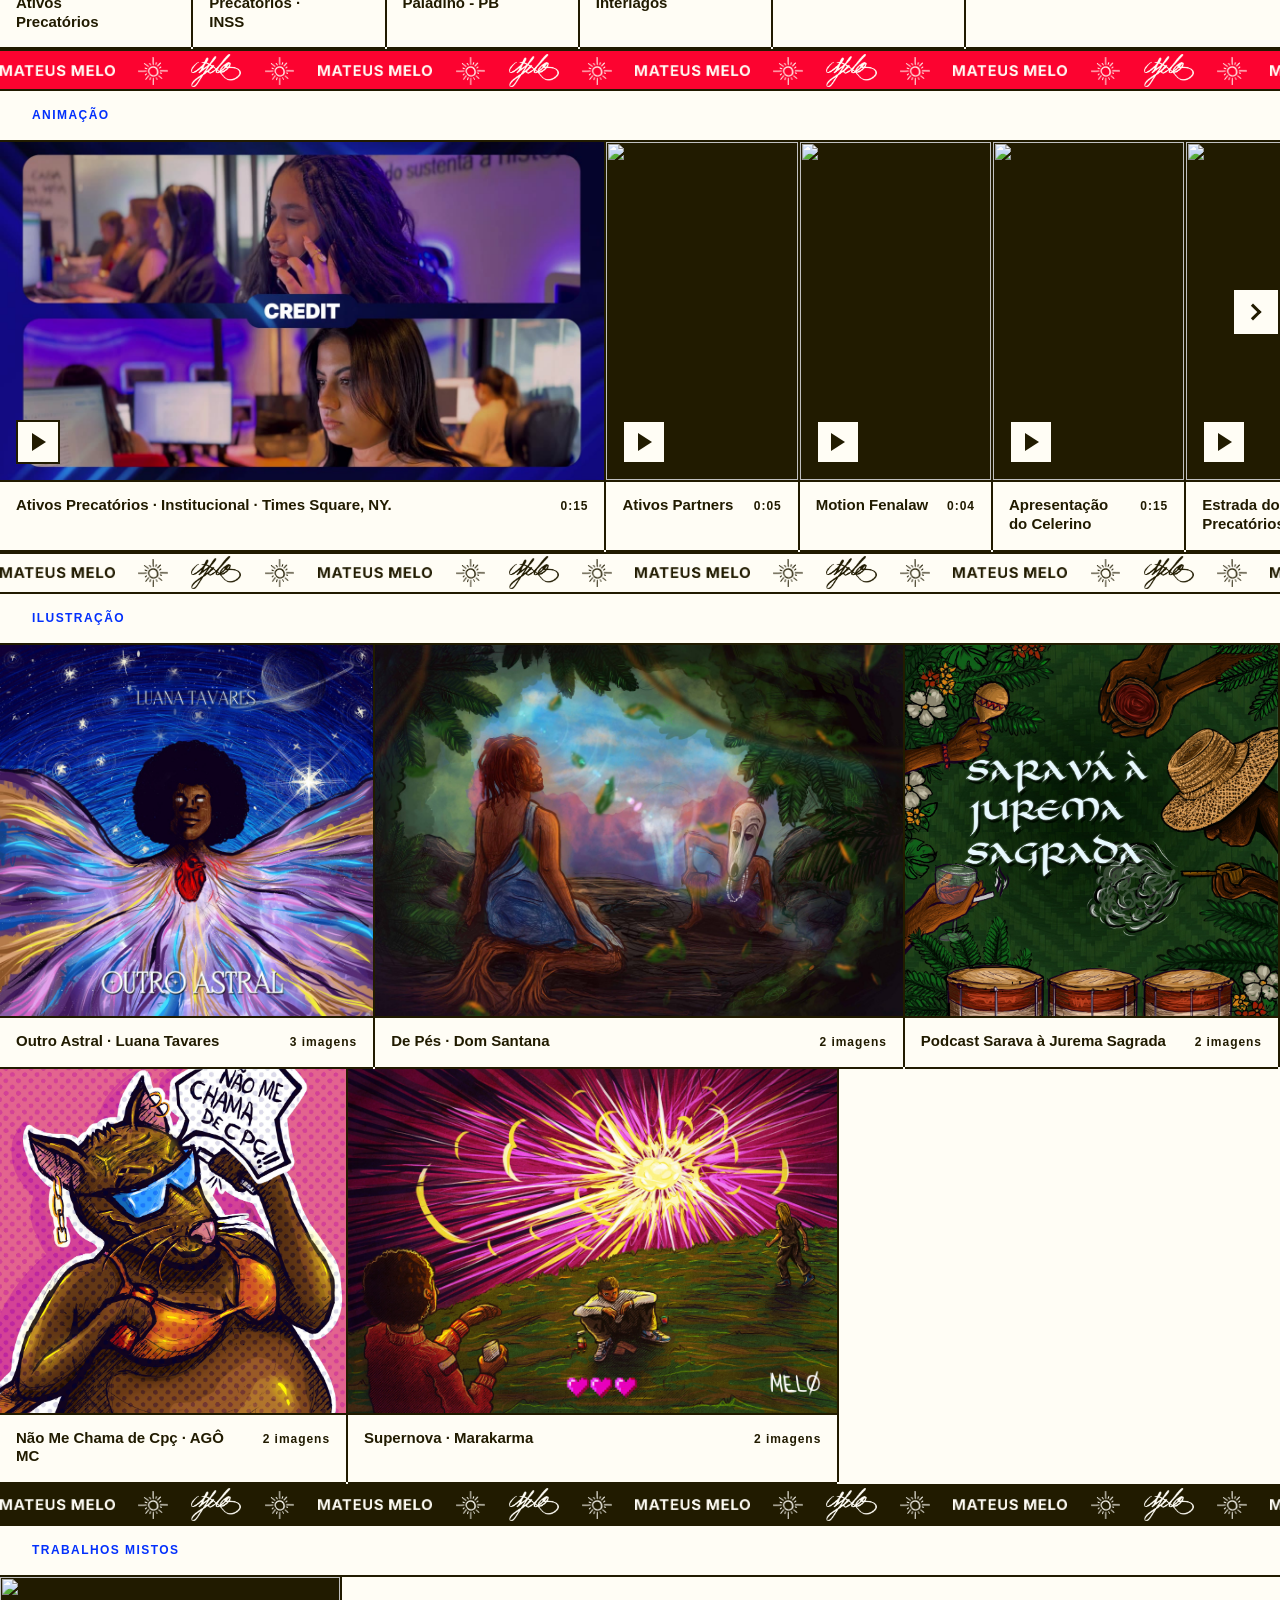
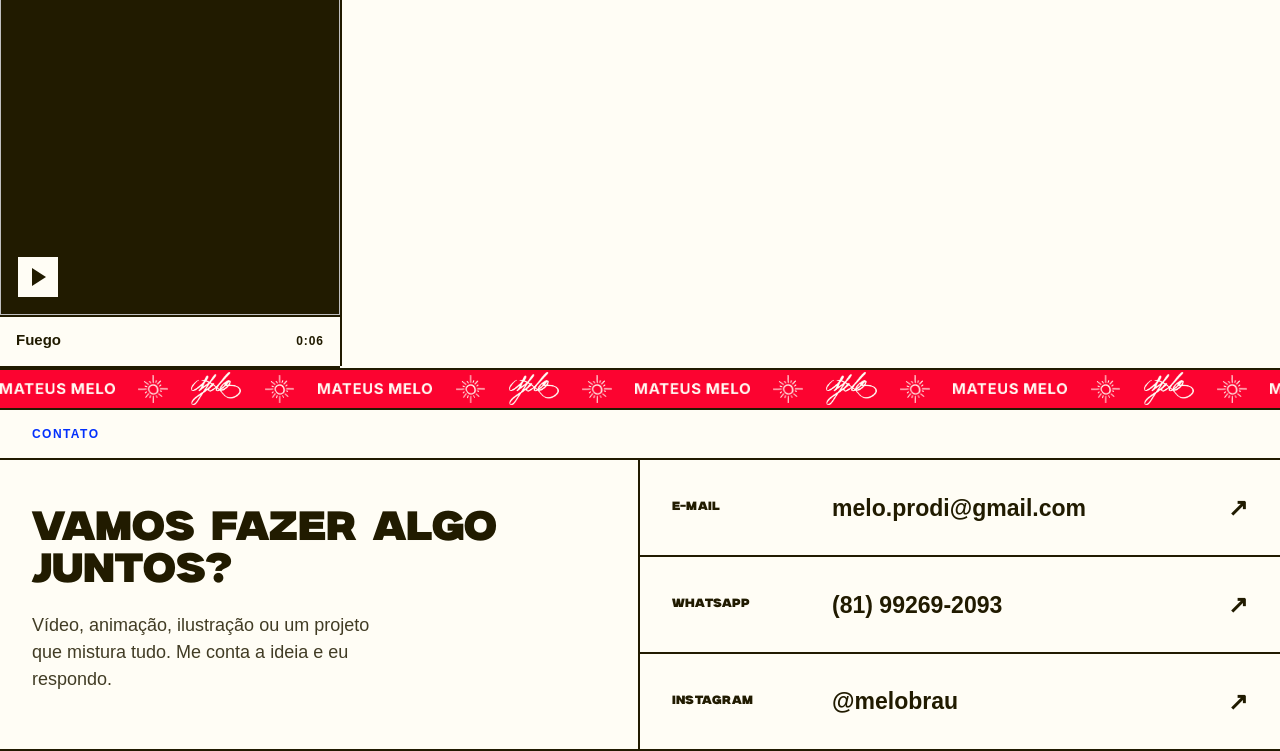
==== commit 6cfb8850: "Fonte Milker, contato e ajustes" ====
--- a/index.html
+++ b/index.html
@@ -8,6 +8,7 @@
   <meta name="description"
     content="Portfólio de Mateus Melo: vídeo, animação, ilustração, trabalhos mistos e loja de obras.">
   <link rel="stylesheet" href="css/style.css">
+  <link rel="stylesheet" href="css/milker.css">
 </head>
 
 <body>
--- a/css/milker.css
+++ b/css/milker.css
@@ -0,0 +1,39 @@
+/* =========================================================
+   FONTE MILKER (títulos e botões)
+   Títulos grandes e botões em MAIÚSCULAS na Milker.
+   Para voltar à fonte anterior, apague a linha que chama css/milker.css no index.html.
+   ========================================================= */
+@font-face {
+  font-family: 'Milker';
+  src: url('../assets/fonts/Milker.woff2') format('woff2');
+  font-weight: 400 700;
+  font-display: swap;
+}
+
+/* títulos */
+.apresentacao h1,
+.area__nome,
+.player__titulo,
+.contato__titulo {
+  font-family: 'Milker', 'Inter', sans-serif;
+  font-weight: 400;
+  text-transform: uppercase;
+  letter-spacing: 0;
+  line-height: 1.02;
+}
+.apresentacao h1 { font-size: clamp(22px, 2.1vw, 34px); }
+.area__nome { font-size: clamp(18px, 1.7vw, 26px); }
+.player__titulo { font-size: clamp(22px, 2.4vw, 40px); }
+.contato__titulo { font-size: clamp(26px, 3.2vw, 50px); }
+
+/* botões e navegação */
+.botao,
+.menu a,
+.area__ver,
+.contato__rotulo {
+  font-family: 'Milker', 'Inter', sans-serif;
+  font-weight: 400;
+  letter-spacing: 0.02em;
+}
+.botao { font-size: 14px; }
+.menu a { font-size: 13px; }
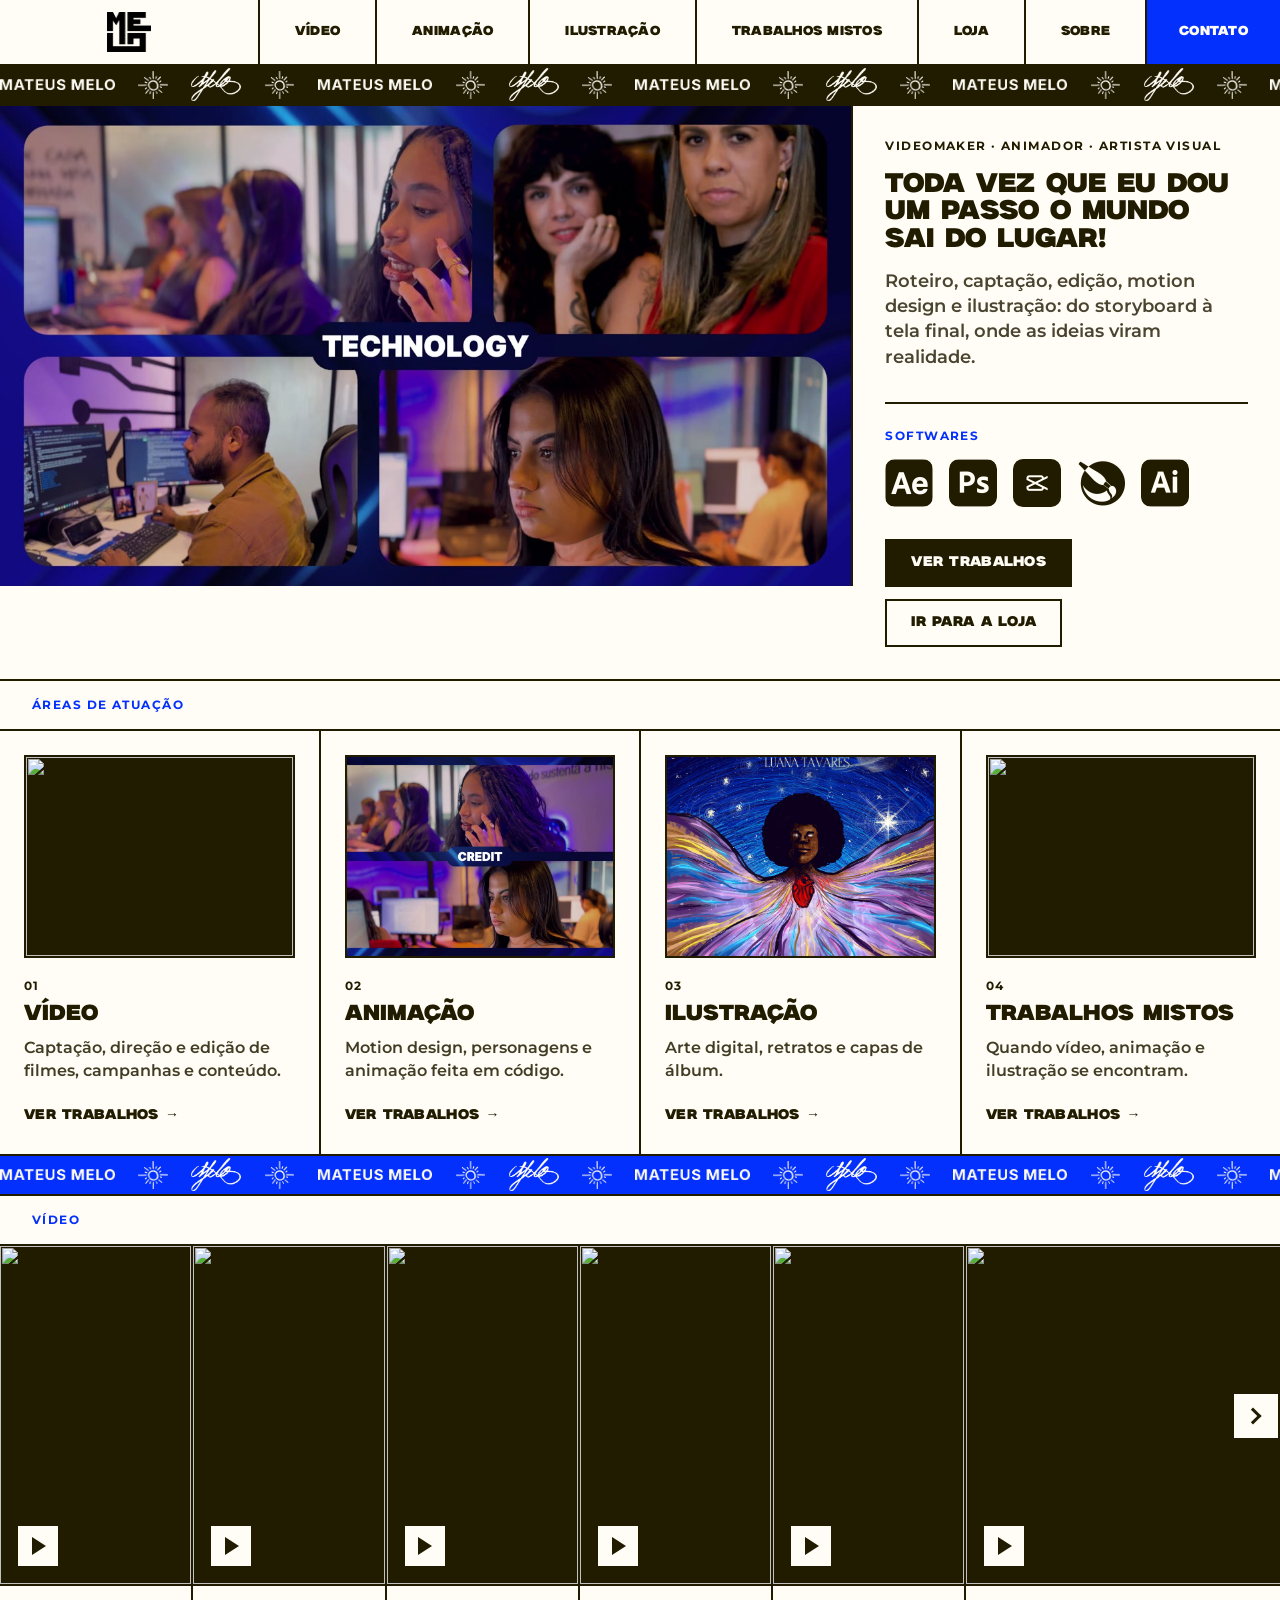
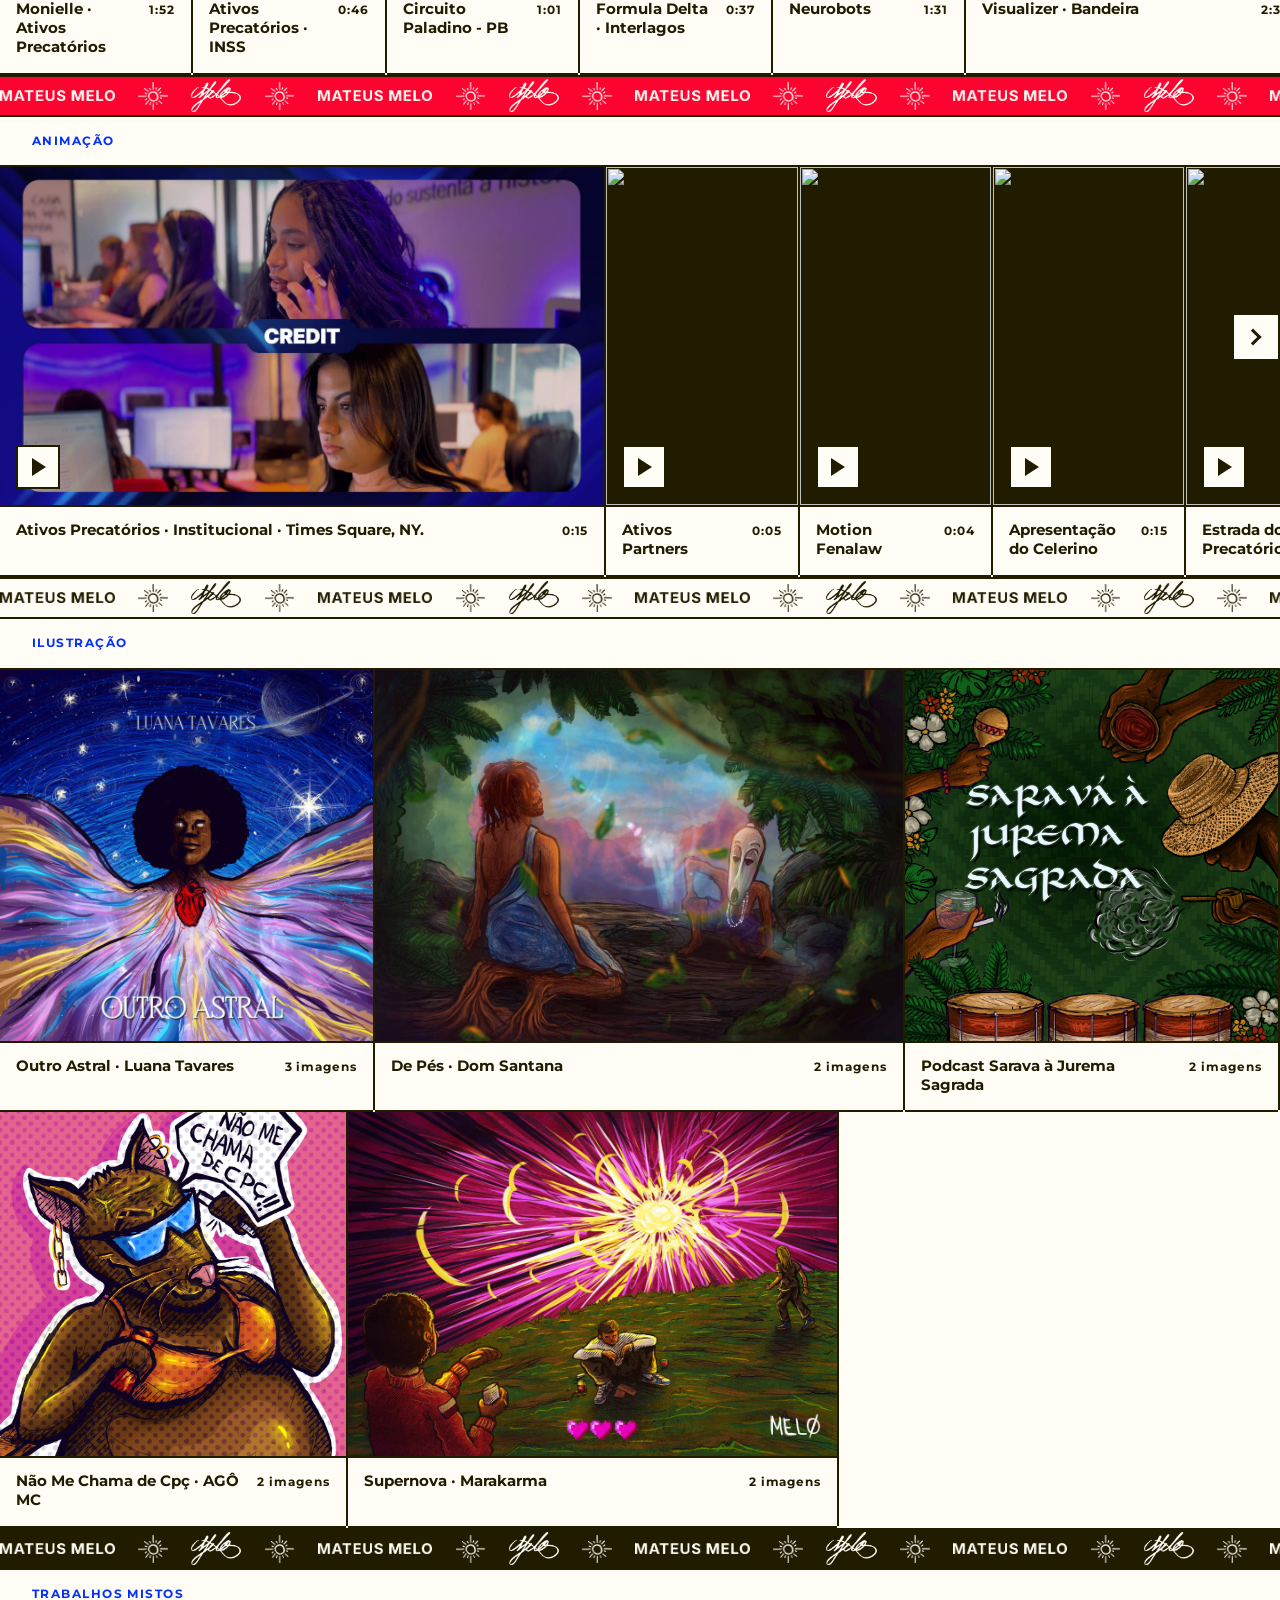
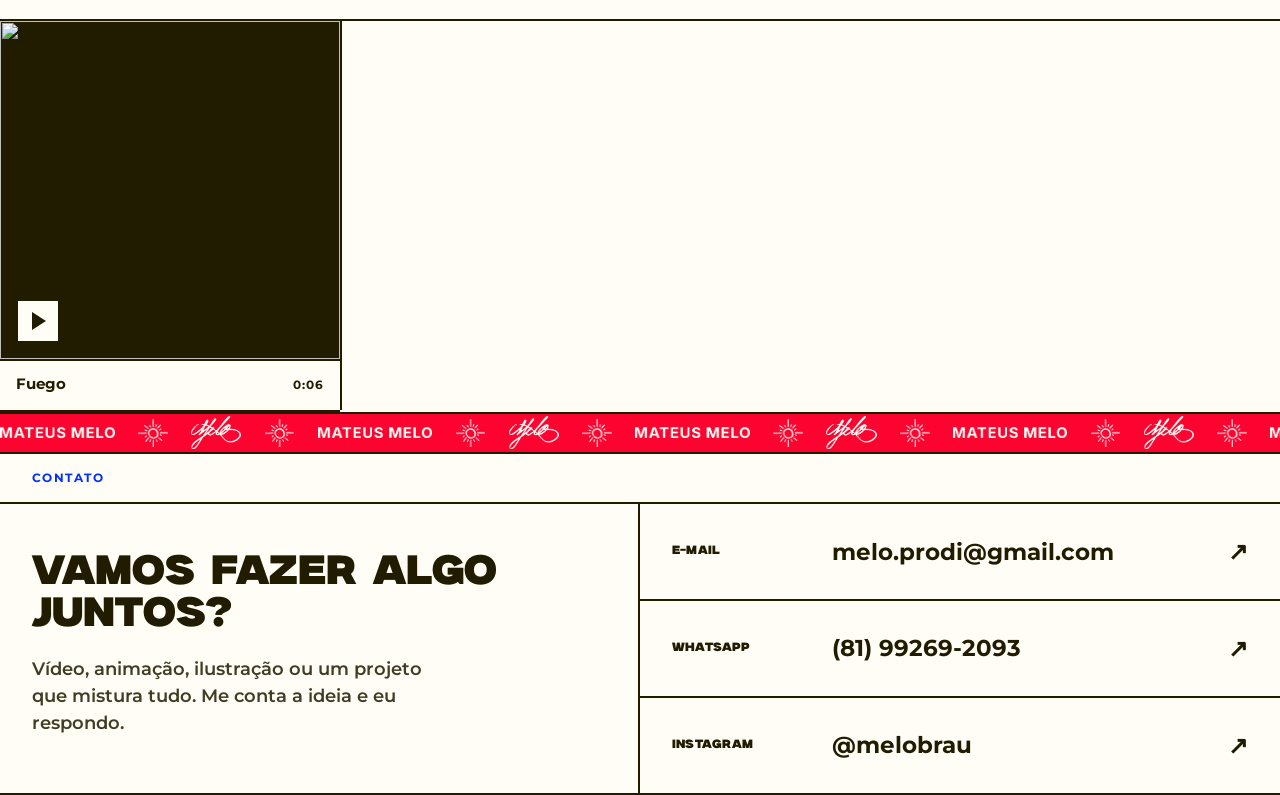
==== commit ab408fbb: "Rótulos em negrito" ====
--- a/index.html
+++ b/index.html
@@ -8,6 +8,7 @@
   <meta name="description"
     content="Portfólio de Mateus Melo: vídeo, animação, ilustração, trabalhos mistos e loja de obras.">
   <link rel="stylesheet" href="css/style.css">
+  <link rel="stylesheet" href="css/montserrat.css">
   <link rel="stylesheet" href="css/milker.css">
 </head>
 
--- a/css/montserrat.css
+++ b/css/montserrat.css
@@ -0,0 +1,31 @@
+/* =========================================================
+   MONTSERRAT SEMIBOLD: todos os textos que não são Milker
+   (A Milker, em css/milker.css, fica nos títulos e botões.)
+   Fonte livre (licença OFL), pode ir para o GitHub e para o ar sem restrição.
+   ========================================================= */
+@font-face {
+  font-family: 'Montserrat';
+  src: url('../assets/fonts/Montserrat-SemiBold.woff2') format('woff2');
+  font-weight: 100 600; /* SemiBold: o texto corrido */
+  font-style: normal;
+  font-display: swap;
+}
+@font-face {
+  font-family: 'Montserrat';
+  src: url('../assets/fonts/Montserrat-Bold.woff2') format('woff2');
+  font-weight: 700 900; /* Bold: rótulos e destaques */
+  font-style: normal;
+  font-display: swap;
+}
+body, button, input, textarea {
+  font-family: 'Montserrat', 'Helvetica Neue', Helvetica, Arial, sans-serif;
+  font-weight: 600;
+}
+
+/* sub-subtítulos (ÁREAS DE ATUAÇÃO, VÍDEO, SOFTWARES, VIDEOMAKER · ANIMADOR...) em negrito */
+.secao__rotulo,
+.softwares__titulo,
+.apresentacao__papel,
+.area__numero {
+  font-weight: 700;
+}
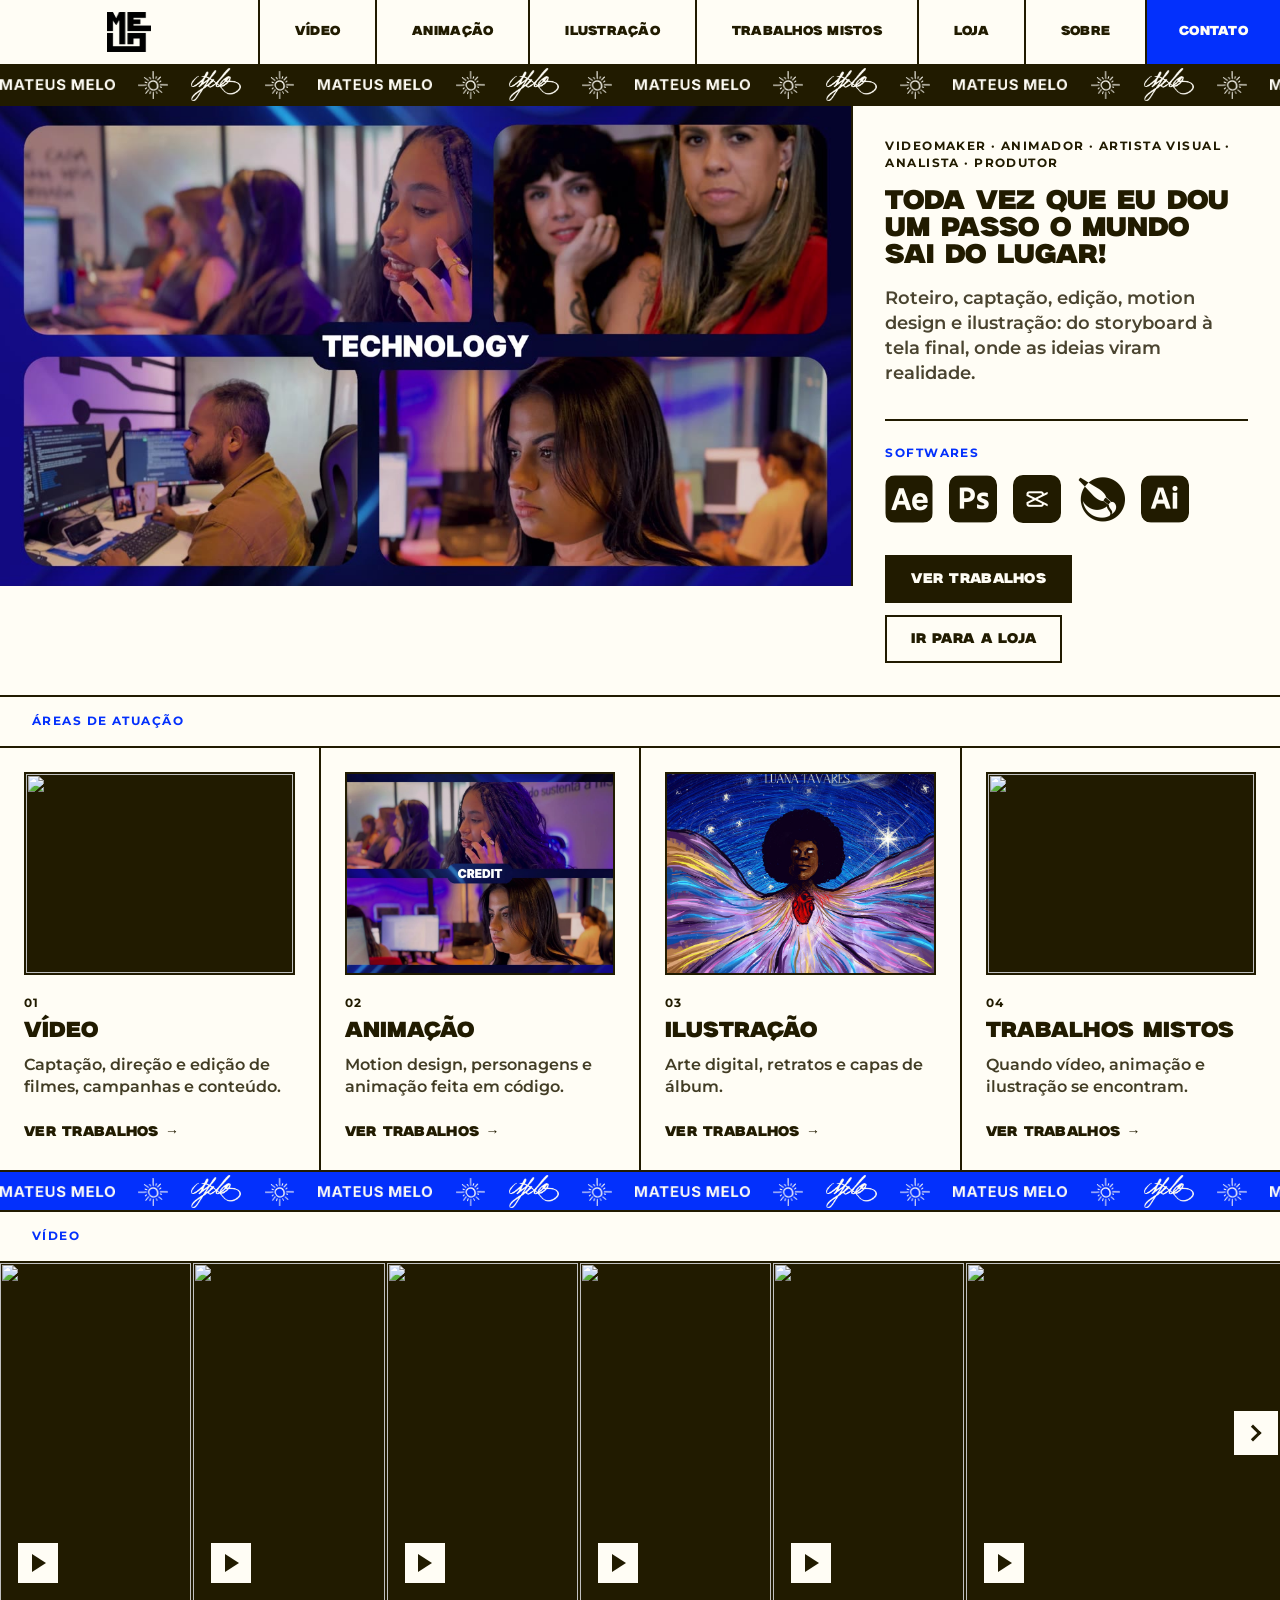
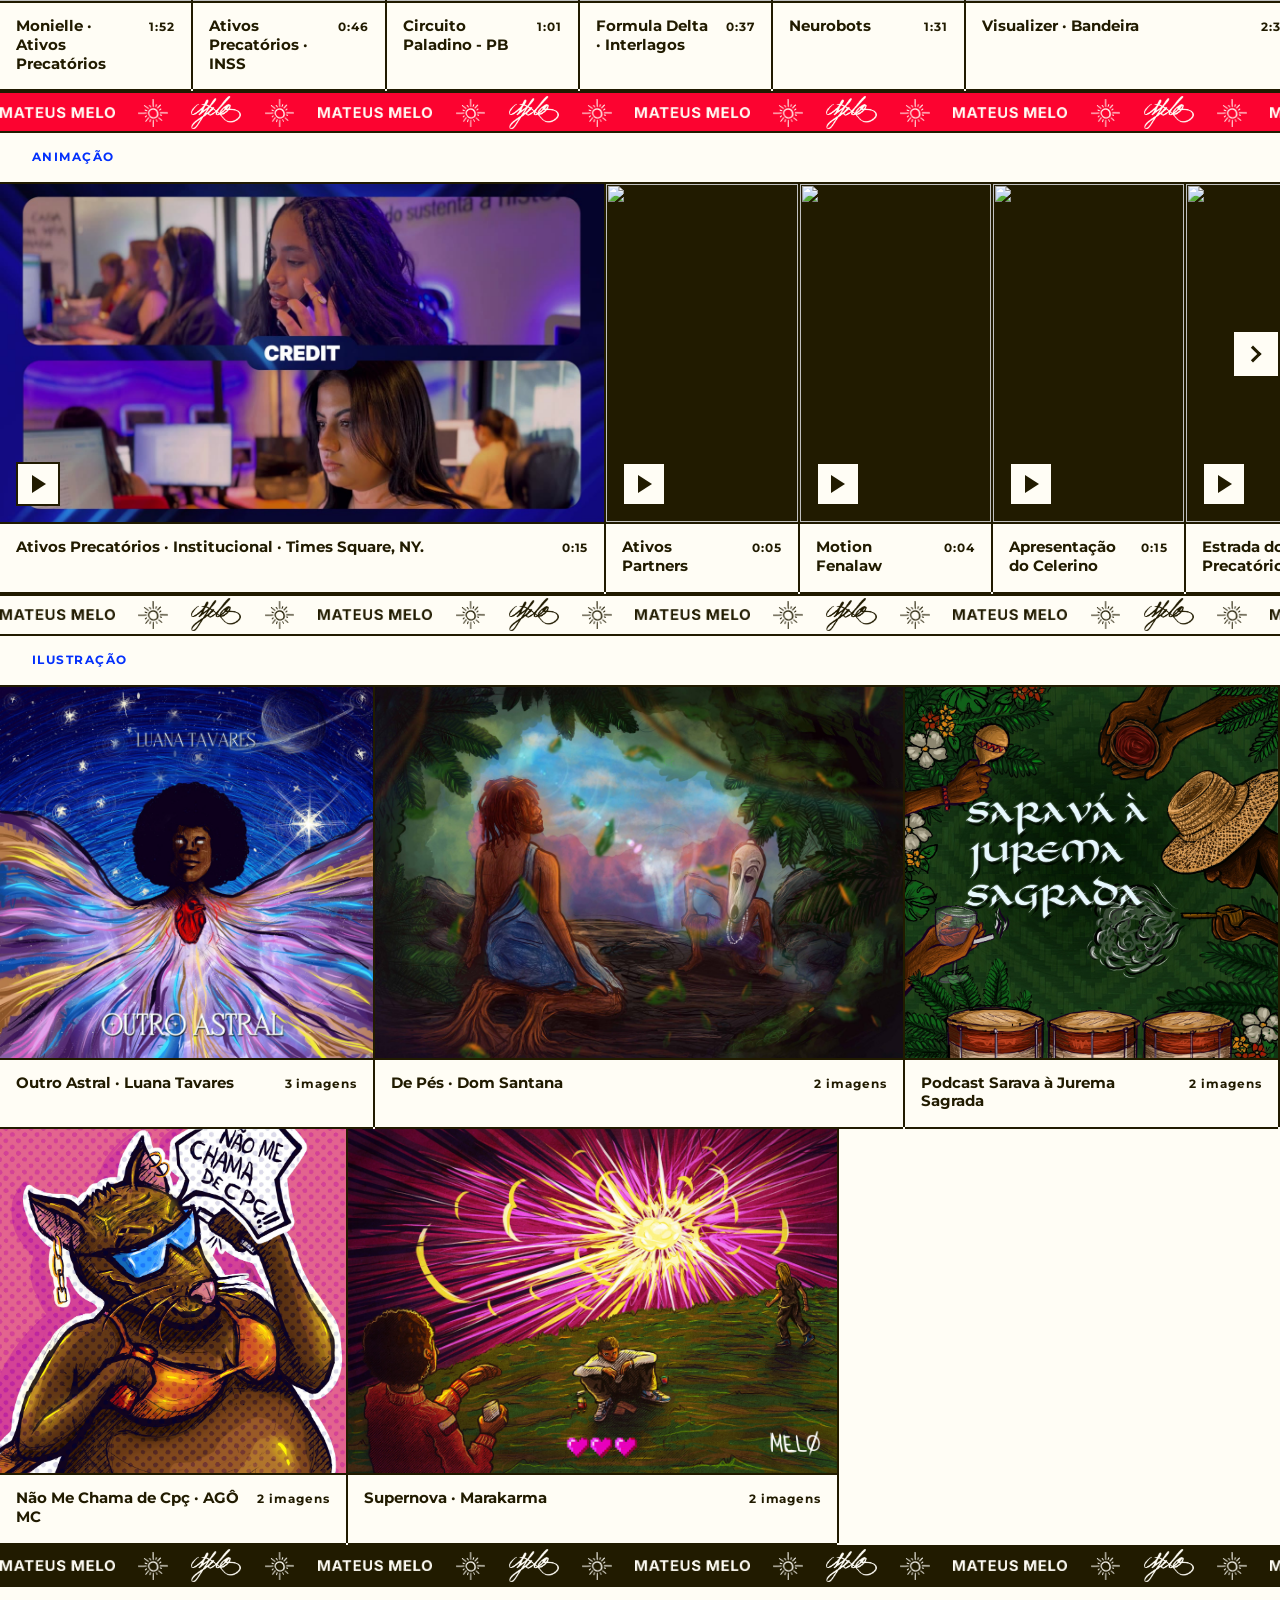
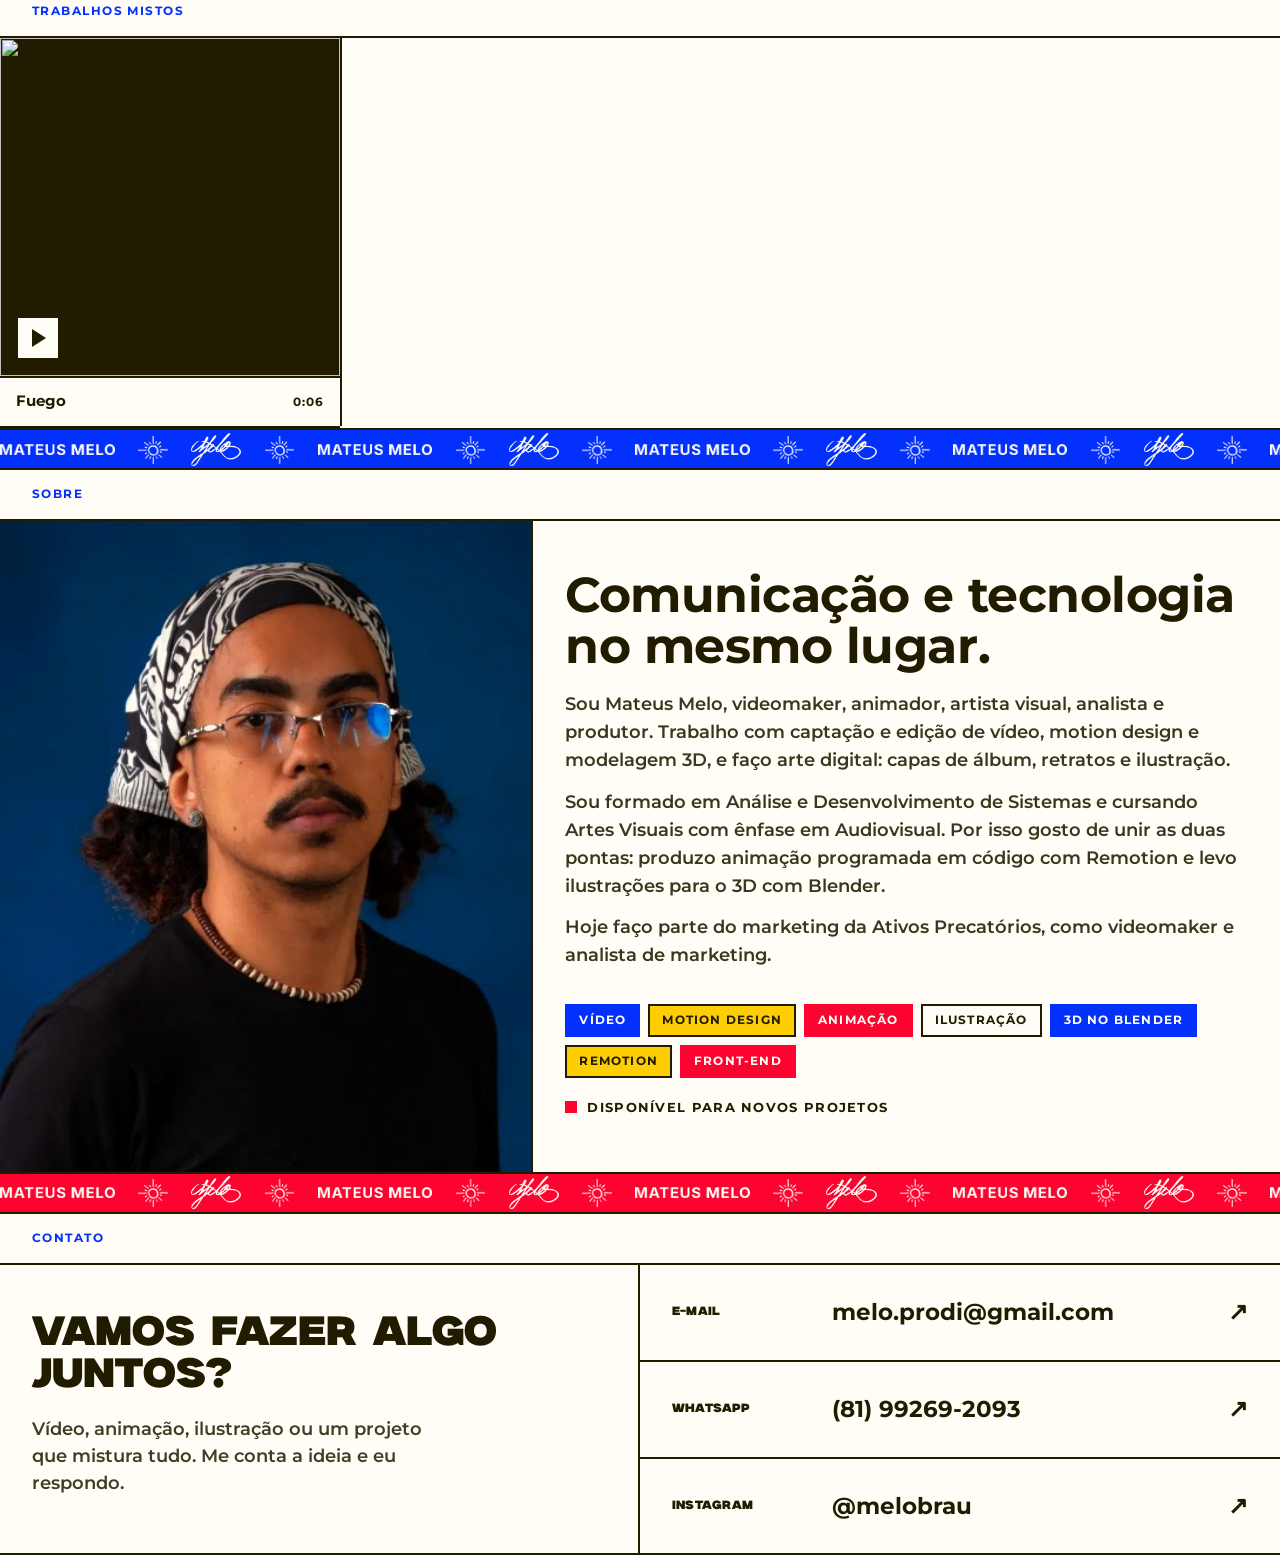
==== commit 58b8784e: "Foto da secao Sobre" ====
--- a/index.html
+++ b/index.html
@@ -10,6 +10,27 @@
   <link rel="stylesheet" href="css/style.css">
   <link rel="stylesheet" href="css/montserrat.css">
   <link rel="stylesheet" href="css/milker.css">
+
+  <!-- Ícone da aba e compartilhamento (WhatsApp, Instagram, LinkedIn...)
+       IMPORTANTE: quando o site tiver endereço (ex.: https://mateusmelo.com.br/), troque
+       "assets/og/capa.jpg" abaixo pelo endereço completo (https://mateusmelo.com.br/assets/og/capa.jpg).
+       As redes só mostram a imagem quando o endereço é completo. -->
+  <link rel="icon" type="image/png" href="favicon.png">
+  <link rel="apple-touch-icon" href="apple-touch-icon.png">
+  <meta name="theme-color" content="#FCCE03">
+  <meta property="og:type" content="website">
+  <meta property="og:locale" content="pt_BR">
+  <meta property="og:site_name" content="Mateus Melo">
+  <meta property="og:title" content="Mateus Melo | Videomaker, animador, artista visual, analista e produtor">
+  <meta property="og:description" content="Vídeo, animação, ilustração e trabalhos mistos. Portfólio de Mateus Melo.">
+  <meta property="og:image" content="assets/og/capa.jpg">
+  <meta property="og:image:width" content="1200">
+  <meta property="og:image:height" content="630">
+  <meta property="og:image:alt" content="Logo de Mateus Melo sobre fundo amarelo">
+  <meta name="twitter:card" content="summary_large_image">
+  <meta name="twitter:title" content="Mateus Melo | Videomaker, animador, artista visual, analista e produtor">
+  <meta name="twitter:description" content="Vídeo, animação, ilustração e trabalhos mistos. Portfólio de Mateus Melo.">
+  <meta name="twitter:image" content="assets/og/capa.jpg">
 </head>
 
 <body>
@@ -59,7 +80,7 @@
 
       <div class="apresentacao">
         <div>
-          <p class="apresentacao__papel">Videomaker · Animador · Artista visual</p>
+          <p class="apresentacao__papel">Videomaker · Animador · Artista visual · Analista · Produtor</p>
           <h1>Toda vez que eu dou um passo o mundo sai do lugar!</h1>
           <p class="apresentacao__sub">Roteiro, captação, edição, motion design e ilustração: do storyboard à tela
             final, onde as ideias viram realidade.</p>
@@ -234,7 +255,30 @@
       </div>
     </dialog>
 
-    <!-- (reservado) Próximas seções: Loja e Sobre entram aqui, antes da vinheta e do Contato. -->
+    <!-- VINHETA (divisória) · tema azul -->
+    <section class="letreiro" data-tema="azul" aria-hidden="true">
+      <div class="trilho"></div>
+    </section>
+
+    <!-- SOBRE (o texto fica em js/sobre.js) -->
+    <section id="sobre" class="sobre" aria-labelledby="sobre-titulo">
+      <h2 id="sobre-titulo" class="secao__rotulo">Sobre</h2>
+      <div class="sobre__corpo">
+        <figure class="sobre__foto">
+          <img alt="Retrato de Mateus Melo" hidden>
+          <img class="sobre__sol" src="assets/elementos/sol-escuro.png" alt="">
+        </figure>
+        <div class="sobre__texto">
+          <p class="sobre__titulo"></p>
+          <div class="sobre__paragrafos"></div>
+          <ul class="sobre__fazer"></ul>
+          <p class="sobre__status" hidden><span class="sobre__ponto" aria-hidden="true"></span><span></span></p>
+          <a class="botao botao--cheio sobre__cv" href="#" hidden download>Baixar currículo</a>
+        </div>
+      </div>
+    </section>
+
+    <!-- (reservado) Loja entra aqui, antes da vinheta e do Contato. -->
 
     <!-- VINHETA (divisória) · tema vermelho -->
     <section class="letreiro" data-tema="vermelho" aria-hidden="true">
@@ -258,6 +302,7 @@
   <script src="js/videos.js"></script>
   <script src="js/ilustracoes.js"></script>
   <script src="js/contato.js"></script>
+  <script src="js/sobre.js"></script>
   <script src="js/site.js"></script>
 </body>
 
--- a/css/style.css
+++ b/css/style.css
@@ -765,3 +765,34 @@
   html { scroll-behavior: auto; }
   .trilho { animation: none; }
 }
+
+
+/* =========================================================
+   SOBRE
+   ========================================================= */
+.sobre { border-bottom: var(--linha); }
+.sobre__corpo { display: grid; grid-template-columns: minmax(0, 5fr) minmax(0, 7fr); }
+.sobre__foto { margin: 0; border-right: var(--linha); background: var(--amarelo); position: relative; min-height: 420px; display: grid; place-items: center; overflow: hidden; }
+.sobre__foto img { display: block; width: 100%; height: 100%; object-fit: cover; object-position: 50% 30%; position: absolute; inset: 0; }
+.sobre__foto img[hidden] { display: none; }
+.sobre__foto .sobre__sol { position: static; width: min(55%, 260px); height: auto; object-fit: contain; }
+.sobre__foto.tem-foto .sobre__sol { display: none; }
+.sobre__texto { padding: 48px 32px 56px; display: flex; flex-direction: column; align-items: flex-start; gap: 20px; }
+.sobre__titulo { margin: 0; font-size: clamp(30px, 3.8vw, 56px); line-height: 1.05; font-weight: 700; letter-spacing: -0.01em; }
+.sobre__paragrafos p { margin: 0 0 14px; max-width: 56ch; font-size: 18px; line-height: 1.55; opacity: 0.88; }
+.sobre__fazer { margin: 0; padding: 0; list-style: none; display: flex; flex-wrap: wrap; gap: 8px; }
+.sobre__fazer li { border: var(--linha); padding: 6px 12px; font-size: 12px; font-weight: 700; letter-spacing: 0.1em; text-transform: uppercase; }
+.sobre__fazer li:nth-child(4n+1) { background: var(--azul); color: var(--creme); border-color: var(--azul); }
+.sobre__fazer li:nth-child(4n+2) { background: var(--amarelo); }
+.sobre__fazer li:nth-child(4n+3) { background: var(--vermelho); color: var(--creme); border-color: var(--vermelho); }
+.sobre__status { margin: 0; display: flex; align-items: center; gap: 10px; font-size: 13px; font-weight: 700; letter-spacing: 0.1em; text-transform: uppercase; }
+.sobre__ponto { width: 12px; height: 12px; background: var(--vermelho); display: inline-block; animation: sobre-pisca 1.6s steps(2, jump-none) infinite; }
+@keyframes sobre-pisca { 50% { opacity: 0.25; } }
+@media (prefers-reduced-motion: reduce) { .sobre__ponto { animation: none; } }
+.sobre__cv[hidden] { display: none; }
+@media (max-width: 900px) {
+  .sobre__corpo { grid-template-columns: 1fr; }
+  .sobre__foto { border-right: 0; border-bottom: var(--linha); min-height: 0; aspect-ratio: 4 / 3; }
+  .sobre__foto img { object-position: 50% 30%; }
+  .sobre__texto { padding: 32px 24px 40px; }
+}
